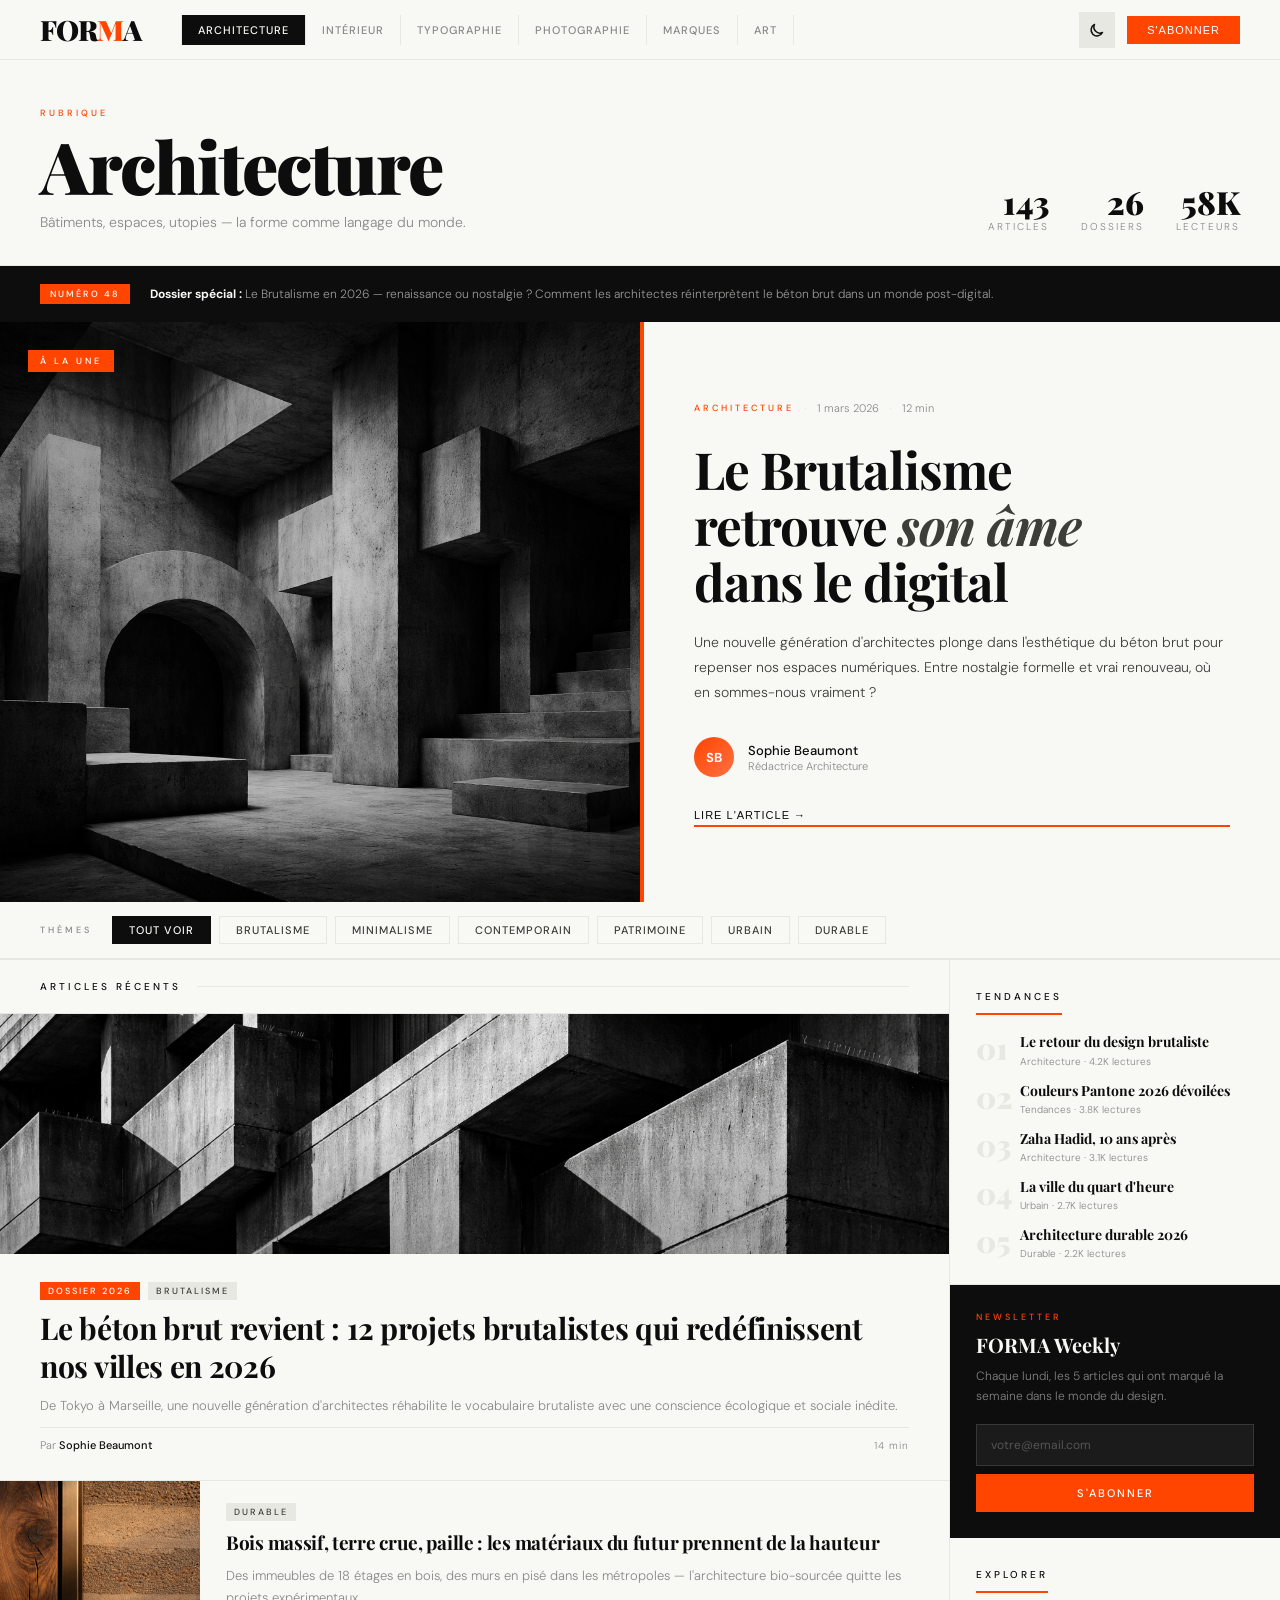
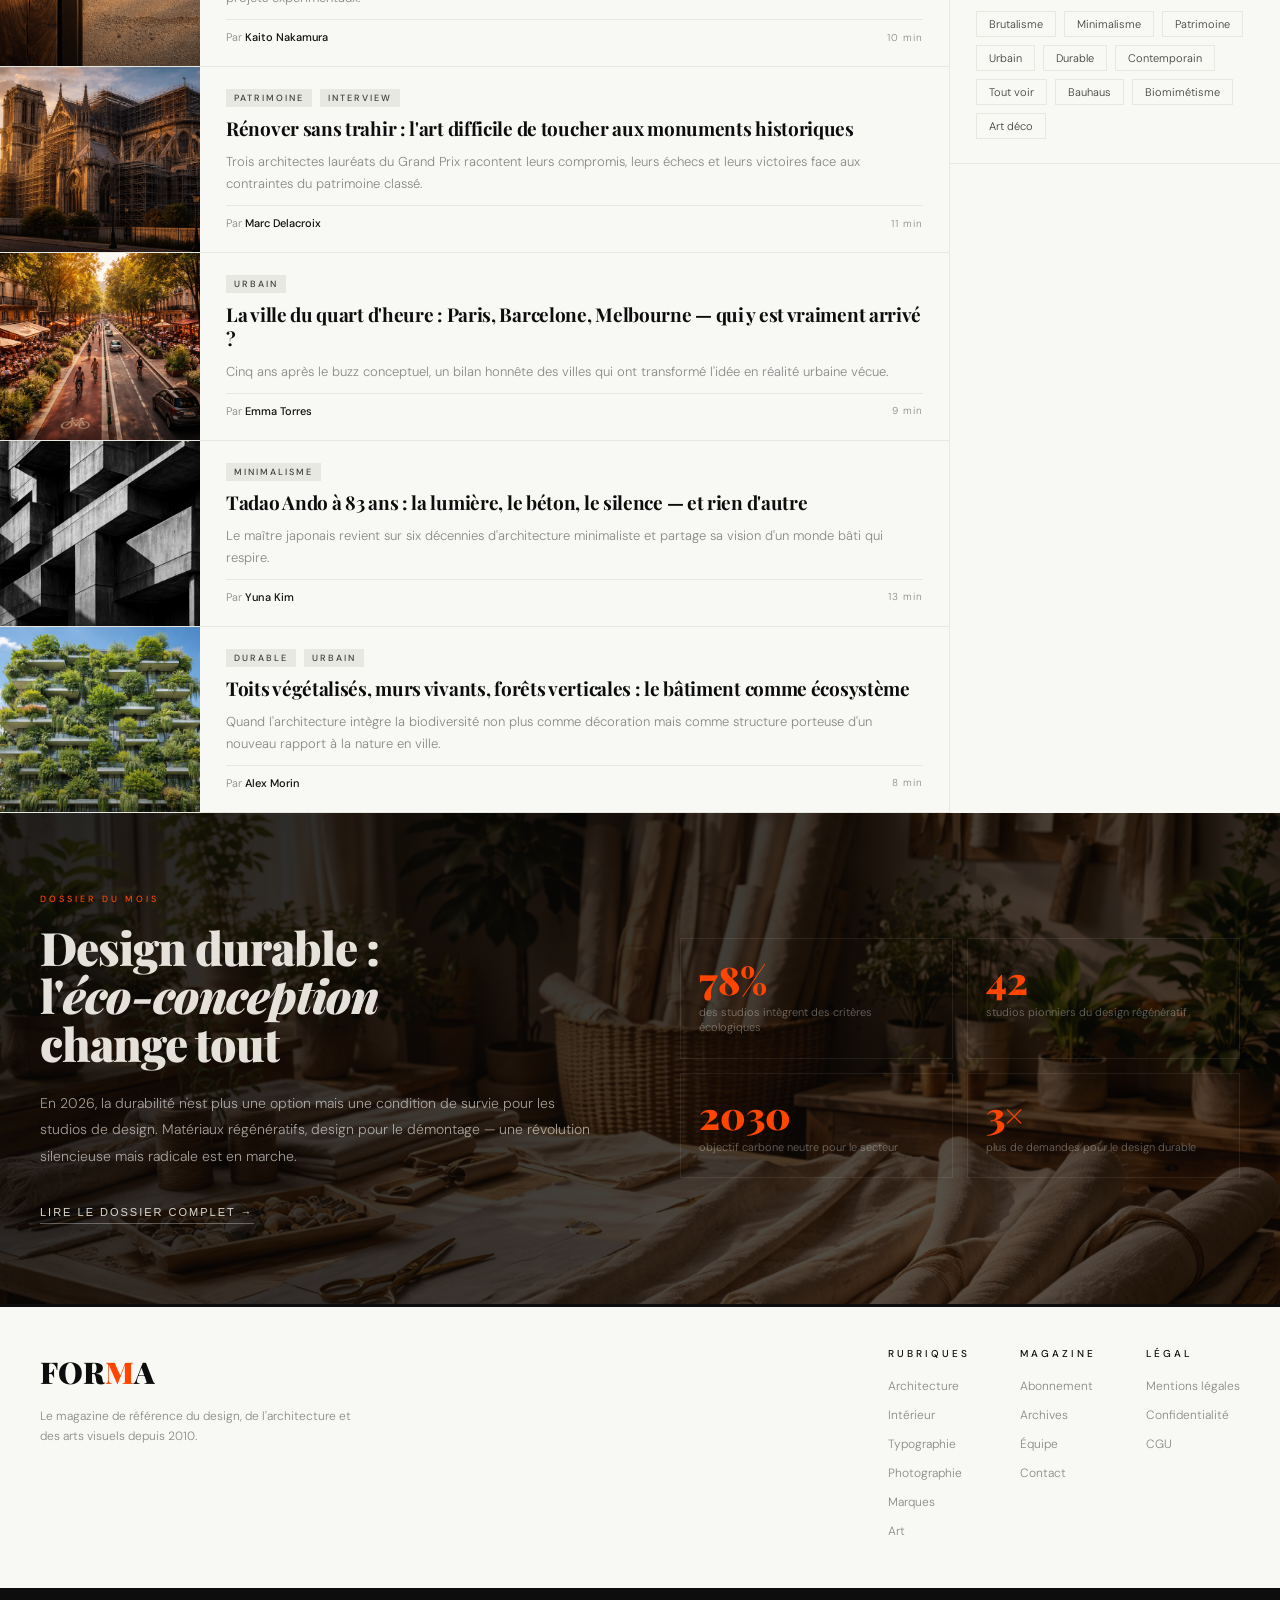
==== Architecture/index.html @ 0e7b8d73 "Premier commit" ====
<!DOCTYPE html>
<html lang="fr" data-theme="light">
<head>
  <meta charset="UTF-8">
  <meta name="viewport" content="width=device-width, initial-scale=1.0">
  <title>Architecture</title>
  <link rel="stylesheet" href="style.css">
  <link rel="stylesheet" href="../shared.css">
</head>
<body>

  <div class="rpbar" id="progress"></div>

  <nav>
    <div class="nav-logo">FOR<span>M</span>A</div>
    <div class="nav-cats">
      <a href="index.html" class="active">Architecture</a>
      <a href="../Interieur/index.html">Intérieur</a>
      <a href="../Typographie/index.html">Typographie</a>
      <a href="../Photographie/index.html">Photographie</a>
      <a href="../Marques/index.html">Marques</a>
      <a href="../Art/index.html">Art</a>
    </div>
    <div class="nav-right">
      <button class="btn-theme" id="themeToggle" title="Changer de thème">
        <span class="btn-theme-icon">
          <svg class="icon-sun" width="16" height="16" viewBox="0 0 16 16" fill="none"><circle cx="8" cy="8" r="3" stroke="currentColor" stroke-width="1.5"/><line x1="8" y1="1" x2="8" y2="3" stroke="currentColor" stroke-width="1.5" stroke-linecap="round"/><line x1="8" y1="13" x2="8" y2="15" stroke="currentColor" stroke-width="1.5" stroke-linecap="round"/><line x1="1" y1="8" x2="3" y2="8" stroke="currentColor" stroke-width="1.5" stroke-linecap="round"/><line x1="13" y1="8" x2="15" y2="8" stroke="currentColor" stroke-width="1.5" stroke-linecap="round"/><line x1="2.93" y1="2.93" x2="4.34" y2="4.34" stroke="currentColor" stroke-width="1.5" stroke-linecap="round"/><line x1="11.66" y1="11.66" x2="13.07" y2="13.07" stroke="currentColor" stroke-width="1.5" stroke-linecap="round"/><line x1="2.93" y1="13.07" x2="4.34" y2="11.66" stroke="currentColor" stroke-width="1.5" stroke-linecap="round"/><line x1="11.66" y1="4.34" x2="13.07" y2="2.93" stroke="currentColor" stroke-width="1.5" stroke-linecap="round"/></svg>
          <svg class="icon-moon" width="16" height="16" viewBox="0 0 16 16" fill="none"><path d="M13.5 10.5A6 6 0 0 1 5.5 2.5a6 6 0 1 0 8 8z" stroke="currentColor" stroke-width="1.5" stroke-linejoin="round"/></svg>
        </span>
      </button>
      <button class="btn-sub" id="btnAbonner">S'abonner</button>
    </div>
  </nav>

  <div class="section-header">
    <div class="sh-left">
      <span class="sh-badge">Rubrique</span>
      <h1 class="sh-title">Architecture</h1>
      <p class="sh-sub">Bâtiments, espaces, utopies — la forme comme langage du monde.</p>
    </div>
    <div class="sh-right">
      <div class="sh-stat"><span class="sh-n">143</span><span class="sh-l">articles</span></div>
      <div class="sh-stat"><span class="sh-n">26</span><span class="sh-l">dossiers</span></div>
      <div class="sh-stat"><span class="sh-n">58K</span><span class="sh-l">lecteurs</span></div>
    </div>
  </div>

  <div class="hero-issue">
    <span class="issue-badge">Numéro 48</span>
    <p class="issue-text">
      <strong>Dossier spécial :</strong> Le Brutalisme en 2026 — renaissance ou nostalgie ?
      Comment les architectes réinterprètent le béton brut dans un monde post-digital.
    </p>
  </div>

  <section class="featured">
    <div class="feat-visual feat-visual--img" style="background-image: url('../Image/img-une-brutalisme.png');">
      <div class="feat-visual-overlay"></div>
      <div class="feat-label">À la Une</div>
      <div class="feat-num">01</div>
    </div>
    <div class="feat-content">
      <div class="feat-meta">
        <span class="cat-tag">Architecture</span>
        <span class="msep">·</span>
        <span class="mdate">1 mars 2026</span>
        <span class="msep">·</span>
        <span class="mdate">12 min</span>
      </div>
      <h1 class="feat-title">Le Brutalisme<br>retrouve <em>son âme</em><br>dans le digital</h1>
      <p class="feat-excerpt">Une nouvelle génération d'architectes plonge dans l'esthétique du béton brut pour repenser nos espaces numériques. Entre nostalgie formelle et vrai renouveau, où en sommes-nous vraiment ?</p>
      <div class="feat-author">
        <div class="avatar">SB</div>
        <div>
          <p class="a-name">Sophie Beaumont</p>
          <p class="a-role">Rédactrice Architecture</p>
        </div>
      </div>
      <button class="read-link" data-title="Le Brutalisme retrouve son âme dans le digital" data-rt="12">Lire l'article →</button>
    </div>
  </section>

  <div class="filter-bar">
    <span class="fb-label">Thèmes</span>
    <div class="fb-tags">
      <button class="fb-btn active" data-filter="all">Tout voir</button>
      <button class="fb-btn" data-filter="Brutalisme">Brutalisme</button>
      <button class="fb-btn" data-filter="Minimalisme">Minimalisme</button>
      <button class="fb-btn" data-filter="Contemporain">Contemporain</button>
      <button class="fb-btn" data-filter="Patrimoine">Patrimoine</button>
      <button class="fb-btn" data-filter="Urbain">Urbain</button>
      <button class="fb-btn" data-filter="Durable">Durable</button>
    </div>
  </div>

  <div class="content-grid">
    <div class="main-feed">
      <div class="feed-label">
        <h3>Articles récents</h3>
        <div class="fl-line"></div>
      </div>

      <div class="art-card lg" data-tags="Brutalisme Contemporain">
        <div class="c-visual">
          <div class="c-img c-img--photo" style="height:240px; background-image: url('../Image/img-brutalisme.png');">
          </div>
        </div>
        <div class="c-body">
          <div class="c-tags"><span class="ctag hl">Dossier 2026</span><span class="ctag">Brutalisme</span></div>
          <h2 class="c-title">Le béton brut revient : 12 projets brutalistes qui redéfinissent nos villes en 2026</h2>
          <p class="c-exc">De Tokyo à Marseille, une nouvelle génération d'architectes réhabilite le vocabulaire brutaliste avec une conscience écologique et sociale inédite.</p>
          <div class="c-foot">
            <div class="c-auth">Par <strong>Sophie Beaumont</strong></div>
            <span class="c-rt">14 min</span>
          </div>
        </div>
      </div>

      <div class="art-card" data-tags="Durable Contemporain">
        <div class="c-visual">
          <div class="c-img c-img--photo" style="background-image: url('../Image/img-materiaux.png');">
          </div>
        </div>
        <div class="c-body">
          <div class="c-tags"><span class="ctag">Durable</span></div>
          <h2 class="c-title">Bois massif, terre crue, paille : les matériaux du futur prennent de la hauteur</h2>
          <p class="c-exc">Des immeubles de 18 étages en bois, des murs en pisé dans les métropoles — l'architecture bio-sourcée quitte les projets expérimentaux.</p>
          <div class="c-foot">
            <div class="c-auth">Par <strong>Kaito Nakamura</strong></div>
            <span class="c-rt">10 min</span>
          </div>
        </div>
      </div>

      <div class="art-card" data-tags="Patrimoine">
        <div class="c-visual">
          <div class="c-img c-img--photo" style="background-image: url('../Image/img-patrimoine.png');">
          </div>
        </div>
        <div class="c-body">
          <div class="c-tags"><span class="ctag">Patrimoine</span><span class="ctag">Interview</span></div>
          <h2 class="c-title">Rénover sans trahir : l'art difficile de toucher aux monuments historiques</h2>
          <p class="c-exc">Trois architectes lauréats du Grand Prix racontent leurs compromis, leurs échecs et leurs victoires face aux contraintes du patrimoine classé.</p>
          <div class="c-foot">
            <div class="c-auth">Par <strong>Marc Delacroix</strong></div>
            <span class="c-rt">11 min</span>
          </div>
        </div>
      </div>

      <div class="art-card" data-tags="Urbain Contemporain">
        <div class="c-visual">
          <div class="c-img c-img--photo" style="background-image: url('../Image/img-ville-quart-heure.png');">
          </div>
        </div>
        <div class="c-body">
          <div class="c-tags"><span class="ctag">Urbain</span></div>
          <h2 class="c-title">La ville du quart d'heure : Paris, Barcelone, Melbourne — qui y est vraiment arrivé ?</h2>
          <p class="c-exc">Cinq ans après le buzz conceptuel, un bilan honnête des villes qui ont transformé l'idée en réalité urbaine vécue.</p>
          <div class="c-foot">
            <div class="c-auth">Par <strong>Emma Torres</strong></div>
            <span class="c-rt">9 min</span>
          </div>
        </div>
      </div>

      <div class="art-card" data-tags="Minimalisme Contemporain">
        <div class="c-visual">
          <div class="c-img c-img--photo" style="background-image: url('../Image/img-brutalisme.png'); background-position: center 40%;">
          </div>
        </div>
        <div class="c-body">
          <div class="c-tags"><span class="ctag">Minimalisme</span></div>
          <h2 class="c-title">Tadao Ando à 83 ans : la lumière, le béton, le silence — et rien d'autre</h2>
          <p class="c-exc">Le maître japonais revient sur six décennies d'architecture minimaliste et partage sa vision d'un monde bâti qui respire.</p>
          <div class="c-foot">
            <div class="c-auth">Par <strong>Yuna Kim</strong></div>
            <span class="c-rt">13 min</span>
          </div>
        </div>
      </div>

      <div class="art-card" data-tags="Durable Urbain">
        <div class="c-visual">
          <div class="c-img c-img--photo" style="background-image: url('../Image/img-forets-verticales.png');">
          </div>
        </div>
        <div class="c-body">
          <div class="c-tags"><span class="ctag">Durable</span><span class="ctag">Urbain</span></div>
          <h2 class="c-title">Toits végétalisés, murs vivants, forêts verticales : le bâtiment comme écosystème</h2>
          <p class="c-exc">Quand l'architecture intègre la biodiversité non plus comme décoration mais comme structure porteuse d'un nouveau rapport à la nature en ville.</p>
          <div class="c-foot">
            <div class="c-auth">Par <strong>Alex Morin</strong></div>
            <span class="c-rt">8 min</span>
          </div>
        </div>
      </div>

      <div class="no-results" id="noResults" style="display:none;">
        <p>Aucun article pour ce thème pour l'instant.</p>
      </div>

    </div>

    <aside class="sidebar">
      <div class="sb-sec">
        <p class="sb-title">Tendances</p>
        <div class="trend-list">
          <div class="trend-item" data-title="Le retour du design brutaliste" data-rt="7">
            <div class="t-num">01</div>
            <div><p class="t-title">Le retour du design brutaliste</p><p class="t-meta">Architecture · 4.2K lectures</p></div>
          </div>
          <div class="trend-item" data-title="Couleurs Pantone 2026 dévoilées" data-rt="5">
            <div class="t-num">02</div>
            <div><p class="t-title">Couleurs Pantone 2026 dévoilées</p><p class="t-meta">Tendances · 3.8K lectures</p></div>
          </div>
          <div class="trend-item" data-title="Zaha Hadid, 10 ans après" data-rt="9">
            <div class="t-num">03</div>
            <div><p class="t-title">Zaha Hadid, 10 ans après</p><p class="t-meta">Architecture · 3.1K lectures</p></div>
          </div>
          <div class="trend-item" data-title="La ville du quart d'heure" data-rt="9">
            <div class="t-num">04</div>
            <div><p class="t-title">La ville du quart d'heure</p><p class="t-meta">Urbain · 2.7K lectures</p></div>
          </div>
          <div class="trend-item" data-title="Architecture durable 2026" data-rt="8">
            <div class="t-num">05</div>
            <div><p class="t-title">Architecture durable 2026</p><p class="t-meta">Durable · 2.2K lectures</p></div>
          </div>
        </div>
      </div>

      <div class="nl-side">
        <p class="nl-tag">Newsletter</p>
        <h3 class="nl-title">FORMA Weekly</h3>
        <p class="nl-sub">Chaque lundi, les 5 articles qui ont marqué la semaine dans le monde du design.</p>
        <div class="nl-form" id="nlForm">
          <input class="nl-inp" type="email" id="nlEmail" placeholder="votre@email.com">
          <button class="nl-btn" id="nlSubmit">S'abonner</button>
        </div>
        <p class="nl-confirm" id="nlConfirm" style="display:none;">✓ Vous êtes inscrit·e !</p>
      </div>

      <div class="sb-sec">
        <p class="sb-title">Explorer</p>
        <div class="tags-cloud">
          <span class="tag-pill" data-filter="Brutalisme">Brutalisme</span>
          <span class="tag-pill" data-filter="Minimalisme">Minimalisme</span>
          <span class="tag-pill" data-filter="Patrimoine">Patrimoine</span>
          <span class="tag-pill" data-filter="Urbain">Urbain</span>
          <span class="tag-pill" data-filter="Durable">Durable</span>
          <span class="tag-pill" data-filter="Contemporain">Contemporain</span>
          <span class="tag-pill" data-filter="all">Tout voir</span>
          <span class="tag-pill no-filter">Bauhaus</span>
          <span class="tag-pill no-filter">Biomimétisme</span>
          <span class="tag-pill no-filter">Art déco</span>
        </div>
      </div>
    </aside>
  </div>

  <section class="full-feat" style="background-image: url('../Image/img-dossier-durable.png');">
    <div class="full-feat-overlay"></div>
    <div class="full-feat-content">
      <p class="ff-tag">Dossier du mois</p>
      <h2 class="ff-title">Design durable :<br>l'<em>éco-conception</em><br>change tout</h2>
      <p class="ff-text">En 2026, la durabilité n'est plus une option mais une condition de survie pour les studios de design. Matériaux régénératifs, design pour le démontage — une révolution silencieuse mais radicale est en marche.</p>
      <button class="ff-link" data-title="Design durable : l'éco-conception change tout" data-rt="16">Lire le dossier complet →</button>
    </div>
    <div class="ff-right">
      <div class="ff-stat"><div class="ff-num">78%</div><div class="ff-label">des studios intègrent des critères écologiques</div></div>
      <div class="ff-stat"><div class="ff-num">42</div><div class="ff-label">studios pionniers du design régénératif</div></div>
      <div class="ff-stat"><div class="ff-num">2030</div><div class="ff-label">objectif carbone neutre pour le secteur</div></div>
      <div class="ff-stat"><div class="ff-num">3×</div><div class="ff-label">plus de demandes pour le design durable</div></div>
    </div>
  </section>

  <footer>
    <div class="fl">
      <p class="logo">FOR<span>M</span>A</p>
      <p>Le magazine de référence du design, de l'architecture et des arts visuels depuis 2010.</p>
    </div>
    <div class="fcols">
      <div class="fcol">
        <h4>Rubriques</h4>
        <ul>
          <li><a href="index.html">Architecture</a></li>
          <li><a href="../Interieur/index.html">Intérieur</a></li>
          <li><a href="../Typographie/index.html">Typographie</a></li>
          <li><a href="../Photographie/index.html">Photographie</a></li>
          <li><a href="../Marques/index.html">Marques</a></li>
          <li><a href="../Art/index.html">Art</a></li>
        </ul>
      </div>
      <div class="fcol">
        <h4>Magazine</h4>
        <ul>
          <li><a href="#" class="footer-link" data-modal="abonnement">Abonnement</a></li>
          <li><a href="#" class="footer-link" data-modal="archives">Archives</a></li>
          <li><a href="#" class="footer-link" data-modal="equipe">Équipe</a></li>
          <li><a href="#" class="footer-link" data-modal="contact">Contact</a></li>
        </ul>
      </div>
      <div class="fcol">
        <h4>Légal</h4>
        <ul>
          <li><a href="#" class="footer-link" data-modal="mentions">Mentions légales</a></li>
          <li><a href="#" class="footer-link" data-modal="confidentialite">Confidentialité</a></li>
          <li><a href="#" class="footer-link" data-modal="cgu">CGU</a></li>
        </ul>
      </div>
    </div>
  </footer>
  <div class="fbar">
    <p>© 2026 FORMA Magazine — Tous droits réservés</p>
    <p><a href="../index.html" style="color:inherit;text-decoration:none;">← Accueil</a></p>
  </div>

  <!-- ═══ MODAL ARTICLE ═══ -->
  <div class="modal-overlay" id="articleOverlay">
    <div class="modal-box" id="articleBox">
      <button class="modal-close" data-close="article">✕</button>
      <div class="modal-inner">
        <p class="modal-eyebrow">Architecture — FORMA Magazine</p>
        <h2 class="modal-title" id="articleTitle">Titre</h2>
        <div class="modal-meta">
          <span>Mars 2026</span>
          <span class="modal-sep">·</span>
          <span id="articleRt">12 min de lecture</span>
        </div>
        <div class="modal-body">
          <p>Vous lisez un aperçu de cet article. Le contenu intégral — avec reportages photographiques, références et analyses détaillées — est réservé aux abonnés FORMA.</p>
          <p>FORMA est un magazine indépendant fondé en 2010, lu par 58 000 passionnés d'architecture chaque mois.</p>
        </div>
        <button class="modal-cta" id="articleSubBtn">Lire l'article complet — S'abonner →</button>
      </div>
    </div>
  </div>

  <!-- ═══ MODAL ABONNEMENT ═══ -->
  <div class="modal-overlay" id="subOverlay">
    <div class="modal-box modal-wide" id="subBox">
      <button class="modal-close" data-close="sub">✕</button>
      <div class="modal-inner">
        <p class="modal-eyebrow">Rejoindre FORMA</p>
        <h2 class="modal-title">Choisissez votre formule</h2>
        <p class="modal-desc">Accès illimité aux articles, archives depuis 2010, newsletter hebdomadaire.</p>
        <div class="sub-plans">
          <div class="sub-plan" id="planMensuel">
            <p class="plan-name">Mensuel</p>
            <p class="plan-price">9 <span>€/mois</span></p>
            <ul>
              <li>✓ Tous les articles</li>
              <li>✓ Newsletter</li>
              <li>✓ Application mobile</li>
            </ul>
          </div>
          <div class="sub-plan sub-plan--featured" id="planAnnuel">
            <p class="plan-name">Annuel <span class="plan-promo">−30%</span></p>
            <p class="plan-price">75 <span>€/an</span></p>
            <ul>
              <li>✓ Tous les articles</li>
              <li>✓ Newsletter</li>
              <li>✓ Application mobile</li>
              <li>✓ Archives complètes 2010–2026</li>
              <li>✓ Magazine papier (12 numéros)</li>
            </ul>
          </div>
        </div>
        <div id="subFormWrap">
          <input class="modal-input" type="email" id="subEmail" placeholder="votre@email.com">
          <button class="modal-cta" id="subSubmit">Commencer mon abonnement →</button>
          <p class="sub-legal">Sans engagement · Résiliation en 1 clic · Paiement sécurisé</p>
        </div>
        <p class="sub-ok" id="subOk" style="display:none;">✓ Merci ! Un email de confirmation arrive dans votre boîte.</p>
      </div>
    </div>
  </div>

  <!-- ═══ MODAL INFO (archives, équipe, contact, légal) ═══ -->
  <div class="modal-overlay" id="infoOverlay">
    <div class="modal-box" id="infoBox">
      <button class="modal-close" data-close="info">✕</button>
      <div class="modal-inner">
        <p class="modal-eyebrow" id="infoEyebrow">FORMA</p>
        <h2 class="modal-title" id="infoTitle"></h2>
        <div class="modal-body" id="infoBody"></div>
      </div>
    </div>
  </div>

  <script src="../shared.js"></script>
  <script src="script.js"></script>

</body>
</html>
---- Architecture/style.css ----
/* ============================================================
   FORMA Magazine — Architecture / style.css
   Toutes les couleurs utilisent les variables CSS du thème
   (définies ici + surchargées par shared.css pour le dark mode)
   ============================================================ */

@import url('https://fonts.googleapis.com/css2?family=Playfair+Display:ital,wght@0,400;0,700;0,900;1,400;1,700&family=DM+Sans:wght@300;400;500&display=swap');

/* ── Reset ── */
*, *::before, *::after { margin: 0; padding: 0; box-sizing: border-box; }

/* ── Variables thème CLAIR (base, surchargées par shared.css en dark) ── */
:root,
[data-theme="light"] {
  --bg:       #F8F8F5;
  --black:    #0D0D0D;
  --white:    #F8F8F5;
  --accent:   #FF4500;
  --gray:     #888;
  --light:    #E8E8E3;
  --mid:      #3D3D3A;
  --nav-bg:   #F8F8F5;
  --nav-border: #E8E8E3;
}
[data-theme="dark"] {
  --bg:       #0D0D0D;
  --black:    #F0EDE6;
  --white:    #0D0D0D;
  --accent:   #FF4500;
  --gray:     #666;
  --light:    #2A2A2A;
  --mid:      #999;
  --nav-bg:   #0D0D0D;
  --nav-border: #1E1E1E;
}

html { scroll-behavior: smooth; }

body {
  background: var(--bg);
  color: var(--black);
  font-family: 'DM Sans', sans-serif;
  font-weight: 300;
  overflow-x: hidden;
  transition: background 0.3s ease, color 0.3s ease;
}

/* ══════════════════════════════
   BARRE DE PROGRESSION
══════════════════════════════ */
.rpbar {
  position: fixed; top: 60px; left: 0;
  height: 2px; background: var(--accent);
  z-index: 200; transition: width 0.1s; width: 0;
}

/* ══════════════════════════════
   NAVIGATION
══════════════════════════════ */
nav {
  position: sticky; top: 0; z-index: 100;
  background: var(--nav-bg);
  border-bottom: 1px solid var(--nav-border);
  padding: 0 40px;
  display: grid; grid-template-columns: auto 1fr auto;
  align-items: center; gap: 40px; height: 60px;
  transition: background 0.3s, border-color 0.3s;
}
.nav-logo {
  font-family: 'Playfair Display', serif;
  font-size: 28px; font-weight: 900; letter-spacing: -1px;
  color: var(--black);
  transition: color 0.3s;
}
.nav-logo span { color: var(--accent); }

.nav-cats {
  display: flex;
  border-left: 1px solid var(--nav-border);
}
.nav-cats a {
  padding: 8px 16px;
  font-size: 11px; font-weight: 500;
  letter-spacing: 1px; text-transform: uppercase;
  text-decoration: none; color: var(--gray);
  border-right: 1px solid var(--nav-border);
  transition: color 0.2s, border-color 0.3s;
}
.nav-cats a:hover { color: var(--black); }
.nav-cats a.active { background: var(--black); color: var(--bg); }

.nav-right { display: flex; align-items: center; gap: 12px; }

.btn-sub {
  padding: 8px 20px; background: var(--accent); color: white;
  font-size: 11px; font-weight: 500;
  letter-spacing: 1px; text-transform: uppercase;
  border: none; cursor: pointer; transition: background 0.2s;
}
.btn-sub:hover { background: #e03d00; }

/* ══════════════════════════════
   BANDEAU NUMÉRO
══════════════════════════════ */
.hero-issue {
  background: var(--black); color: var(--bg);
  padding: 18px 40px;
  display: flex; align-items: center; gap: 20px;
  transition: background 0.3s, color 0.3s;
}
.issue-badge {
  background: var(--accent); padding: 4px 10px;
  font-size: 9px; font-weight: 500;
  letter-spacing: 2px; text-transform: uppercase;
  color: white; flex-shrink: 0;
}
.issue-text { font-size: 12px; color: rgba(248,248,245,0.6); }
[data-theme="dark"] .issue-text { color: rgba(13,13,13,0.6); }
.issue-text strong { color: var(--bg); }

/* ══════════════════════════════
   ARTICLE À LA UNE
══════════════════════════════ */
.featured {
  display: grid; grid-template-columns: 1fr 1fr;
  min-height: 580px;
}
.feat-visual {
  background: linear-gradient(135deg, #1a1a1a, #2d2d2d, #3a3520);
  position: relative; overflow: hidden;
}
.feat-art {
  position: absolute; inset: 0;
  display: flex; align-items: center; justify-content: center;
}

/* Animation géométrique */
.geo { position: relative; width: 280px; height: 280px; }
.geo-c {
  position: absolute;
  border-radius: 50%;
  border: 1px solid rgba(255,69,0,0.4);
}
.geo-c:nth-child(1) {
  width: 280px; height: 280px; top: 0; left: 0;
  animation: spin 20s linear infinite;
}
.geo-c:nth-child(2) {
  width: 180px; height: 180px; top: 50px; left: 50px;
  animation: spin 15s linear infinite reverse;
  border-color: rgba(255,255,255,0.18);
}
.geo-c:nth-child(3) {
  width: 80px; height: 80px; top: 100px; left: 100px;
  animation: spin 10s linear infinite;
  border-color: rgba(255,69,0,0.75);
}
.geo-sq {
  position: absolute;
  width: 160px; height: 160px; top: 60px; left: 60px;
  border: 1px solid rgba(255,255,255,0.09);
  animation: spin 25s linear infinite reverse;
}
.geo-dot {
  position: absolute;
  width: 8px; height: 8px;
  background: var(--accent); border-radius: 50%;
  top: 136px; left: 136px;
  box-shadow: 0 0 10px rgba(255,69,0,0.5);
}

.feat-label {
  position: absolute; top: 28px; left: 28px;
  background: var(--accent); padding: 5px 12px;
  font-size: 9px; font-weight: 500;
  letter-spacing: 3px; text-transform: uppercase; color: white;
}
.feat-num {
  position: absolute; bottom: 20px; right: 20px;
  font-family: 'Playfair Display', serif;
  font-size: 110px; font-weight: 900;
  color: rgba(255,255,255,0.03); line-height: 1;
}
.feat-content {
  padding: 60px 50px;
  display: flex; flex-direction: column; justify-content: center;
  background: var(--bg);
  border-left: 4px solid var(--accent);
  transition: background 0.3s;
}
.feat-meta { display: flex; align-items: center; gap: 10px; margin-bottom: 22px; }
.cat-tag { font-size: 9px; font-weight: 500; letter-spacing: 3px; text-transform: uppercase; color: var(--accent); }
.msep { color: var(--light); }
.mdate { font-size: 11px; color: var(--gray); }
.feat-title {
  font-family: 'Playfair Display', serif;
  font-size: clamp(28px, 4vw, 52px);
  font-weight: 700; line-height: 1.1;
  letter-spacing: -1px; margin-bottom: 20px;
  color: var(--black); transition: color 0.3s;
}
.feat-title em { font-style: italic; color: var(--mid); }
.feat-excerpt { font-size: 14px; line-height: 1.8; color: var(--mid); margin-bottom: 32px; }
.feat-author { display: flex; align-items: center; gap: 14px; margin-bottom: 32px; }
.avatar {
  width: 40px; height: 40px; border-radius: 50%;
  background: linear-gradient(135deg, var(--accent), #ff7043);
  display: flex; align-items: center; justify-content: center;
  font-size: 13px; font-weight: 700; color: white; flex-shrink: 0;
}
.a-name { font-size: 13px; font-weight: 500; color: var(--black); transition: color 0.3s; }
.a-role { font-size: 11px; color: var(--gray); }
.read-link {
  display: inline-flex; align-items: center; gap: 8px;
  text-decoration: none; color: var(--black);
  font-size: 11px; font-weight: 500;
  letter-spacing: 1px; text-transform: uppercase;
  border-bottom: 2px solid var(--accent); padding-bottom: 4px;
  transition: gap 0.3s, color 0.3s;
}
.read-link:hover { gap: 16px; }

/* ══════════════════════════════
   GRILLE PRINCIPALE + SIDEBAR
══════════════════════════════ */
.content-grid {
  display: grid; grid-template-columns: 1fr 330px;
  border-top: 1px solid var(--light);
}
.main-feed { border-right: 1px solid var(--light); }
.feed-label {
  display: flex; align-items: center; gap: 16px;
  padding: 20px 40px; border-bottom: 1px solid var(--light);
}
.feed-label h3 {
  font-size: 10px; font-weight: 500;
  letter-spacing: 3px; text-transform: uppercase;
  color: var(--black); transition: color 0.3s;
}
.fl-line { flex: 1; height: 1px; background: var(--light); }

/* ── Cartes ── */
.art-card {
  display: grid; grid-template-columns: 200px 1fr;
  border-bottom: 1px solid var(--light);
  cursor: pointer; transition: background 0.2s;
}
.art-card:hover { background: rgba(0,0,0,0.02); }
[data-theme="dark"] .art-card:hover { background: rgba(255,255,255,0.03); }
.art-card.lg { grid-template-columns: 1fr; grid-template-rows: auto 1fr; }
.c-visual { overflow: hidden; position: relative; }
.c-img { width: 100%; height: 100%; min-height: 140px; transition: transform 0.5s; }
.art-card:hover .c-img:not(.c-img--photo) { transform: scale(1.05); }

/* Fonds visuels architecture — palette vive, couleurs franches */
.i1 { background: linear-gradient(135deg, #8E44AD, #C0392B, #E67E22); }
.i2 { background: linear-gradient(135deg, #2C2C2C, #E74C3C, #F4F4F4); }
.i3 { background: linear-gradient(135deg, #1ABC9C, #16A085, #0E6655); }
.i4 { background: linear-gradient(135deg, #27AE60, #F39C12, #E74C3C); }
.i5 { background: linear-gradient(135deg, #F39C12, #E67E22, #D35400); }

.c-overlay { position: absolute; inset: 0; display: flex; align-items: center; justify-content: center; }
.c-body { padding: 22px 26px; display: flex; flex-direction: column; gap: 10px; }
.art-card.lg .c-body { padding: 28px 40px; }
.c-tags { display: flex; gap: 8px; flex-wrap: wrap; }
.ctag {
  font-size: 9px; font-weight: 500; letter-spacing: 2px; text-transform: uppercase;
  padding: 3px 8px; background: var(--light); color: var(--mid);
  transition: background 0.3s, color 0.3s;
}
.ctag.hl { background: var(--accent); color: white; }
.c-title {
  font-family: 'Playfair Display', serif;
  font-size: 19px; font-weight: 700;
  line-height: 1.25; letter-spacing: -0.3px;
  color: var(--black); transition: color 0.3s;
}
.art-card.lg .c-title { font-size: 30px; }
.c-exc {
  font-size: 13px; line-height: 1.7; color: var(--gray);
  display: -webkit-box; -webkit-line-clamp: 2; -webkit-box-orient: vertical; overflow: hidden;
}
.c-foot {
  display: flex; align-items: center; justify-content: space-between;
  margin-top: auto; padding-top: 10px; border-top: 1px solid var(--light);
}
.c-auth { font-size: 11px; color: var(--gray); }
.c-auth strong { color: var(--black); font-weight: 500; transition: color 0.3s; }
.c-rt { font-size: 10px; color: var(--gray); letter-spacing: 1px; }

/* ── Sidebar ── */
.sidebar { background: var(--bg); transition: background 0.3s; }
.sb-sec { padding: 24px 26px; border-bottom: 1px solid var(--light); }
.sb-title {
  font-size: 10px; font-weight: 500; letter-spacing: 3px; text-transform: uppercase;
  margin-bottom: 18px; padding-bottom: 10px;
  border-bottom: 2px solid var(--accent); display: inline-block;
  color: var(--black); transition: color 0.3s;
}
.trend-list { display: flex; flex-direction: column; gap: 14px; }
.trend-item {
  display: flex; gap: 14px; align-items: flex-start;
  cursor: pointer; padding: 10px; margin: -10px;
  transition: background 0.2s; border-radius: 2px;
}
.trend-item:hover { background: var(--light); }
.t-num {
  font-family: 'Playfair Display', serif; font-size: 30px; font-weight: 900;
  color: var(--light); line-height: 1; flex-shrink: 0; width: 30px;
  transition: color 0.3s;
}
.t-title { font-family: 'Playfair Display', serif; font-size: 14px; font-weight: 700; line-height: 1.3; margin-bottom: 3px; color: var(--black); transition: color 0.3s; }
.t-meta { font-size: 10px; color: var(--gray); }

.nl-side { background: var(--black); color: var(--bg); padding: 26px; transition: background 0.3s, color 0.3s; }
.nl-tag { font-size: 9px; font-weight: 500; letter-spacing: 3px; text-transform: uppercase; color: var(--accent); margin-bottom: 10px; }
.nl-title { font-family: 'Playfair Display', serif; font-size: 20px; font-weight: 700; line-height: 1.2; margin-bottom: 10px; }
.nl-sub { font-size: 12px; color: rgba(248,248,245,0.5); line-height: 1.6; margin-bottom: 18px; }
[data-theme="dark"] .nl-sub { color: rgba(13,13,13,0.5); }
.nl-form { display: flex; flex-direction: column; gap: 8px; }
.nl-inp {
  padding: 12px 14px; background: rgba(255,255,255,0.06);
  border: 1px solid rgba(255,255,255,0.12);
  color: var(--bg); font-family: 'DM Sans', sans-serif; font-size: 12px; outline: none;
}
[data-theme="dark"] .nl-inp { background: rgba(0,0,0,0.3); border-color: rgba(0,0,0,0.2); color: var(--black); }
.nl-inp::placeholder { color: rgba(255,255,255,0.25); }
[data-theme="dark"] .nl-inp::placeholder { color: rgba(0,0,0,0.3); }
.nl-btn {
  padding: 12px; background: var(--accent); border: none; color: white;
  font-family: 'DM Sans', sans-serif; font-size: 11px; font-weight: 500;
  letter-spacing: 2px; text-transform: uppercase; cursor: pointer; transition: background 0.2s;
}
.nl-btn:hover { background: #e03d00; }
.tags-cloud { display: flex; flex-wrap: wrap; gap: 8px; }
.tag-pill {
  padding: 5px 12px; border: 1px solid var(--light);
  font-size: 11px; color: var(--mid); cursor: pointer; transition: all 0.2s;
}
.tag-pill:hover { border-color: var(--accent); color: var(--accent); }

/* ══════════════════════════════
   DOSSIER DU MOIS
══════════════════════════════ */
.full-feat {
  background: var(--black); color: var(--bg);
  padding: 80px 40px;
  display: grid; grid-template-columns: 1fr 1fr;
  gap: 80px; align-items: center;
  transition: background 0.3s, color 0.3s;
  position: relative;
  background-size: cover;
  background-position: center;
  background-repeat: no-repeat;
}
.ff-tag { font-size: 9px; font-weight: 500; letter-spacing: 3px; text-transform: uppercase; color: var(--accent); margin-bottom: 18px; }
.ff-title { font-family: 'Playfair Display', serif; font-size: 46px; font-weight: 900; line-height: 1.05; letter-spacing: -1px; margin-bottom: 22px; }
.ff-title em { font-style: italic; }
.ff-text { font-size: 14px; line-height: 1.9; color: rgba(248,248,245,0.6); margin-bottom: 30px; }
[data-theme="dark"] .ff-text { color: rgba(13,13,13,0.6); }
.ff-link {
  display: inline-flex; align-items: center; gap: 10px;
  color: rgba(240,237,230,0.9); text-decoration: none;
  font-size: 11px; font-weight: 500;
  letter-spacing: 2px; text-transform: uppercase;
  border-bottom: 1px solid rgba(255,255,255,0.3); padding-bottom: 5px; transition: all 0.3s;
  cursor: pointer;
}
[data-theme="dark"] .ff-link { border-color: rgba(255,255,255,0.3); color: rgba(240,237,230,0.9); }
.ff-link:hover { border-color: var(--accent); color: var(--accent); gap: 18px; }
.ff-right { display: grid; grid-template-columns: 1fr 1fr; gap: 14px; }
.ff-stat { padding: 22px 18px; border: 1px solid rgba(255,255,255,0.08); }
[data-theme="dark"] .ff-stat { border-color: rgba(0,0,0,0.15); }
.ff-num { font-family: 'Playfair Display', serif; font-size: 38px; font-weight: 900; color: var(--accent); line-height: 1; margin-bottom: 6px; }
.ff-label { font-size: 11px; color: rgba(248,248,245,0.4); line-height: 1.4; }
[data-theme="dark"] .ff-label { color: rgba(13,13,13,0.4); }

/* ══════════════════════════════
   FOOTER
══════════════════════════════ */
footer {
  background: var(--bg);
  border-top: 3px solid var(--black);
  padding: 40px;
  display: grid; grid-template-columns: 1fr auto; gap: 40px;
  transition: background 0.3s, border-color 0.3s;
}
.fl .logo { font-family: 'Playfair Display', serif; font-size: 30px; font-weight: 900; margin-bottom: 8px; color: var(--black); transition: color 0.3s; }
.fl .logo span { color: var(--accent); }
.fl p { font-size: 12px; color: var(--gray); line-height: 1.7; max-width: 320px; }
.fcols { display: flex; gap: 50px; }
.fcol h4 { font-size: 10px; font-weight: 500; letter-spacing: 3px; text-transform: uppercase; margin-bottom: 14px; color: var(--black); transition: color 0.3s; }
.fcol ul { list-style: none; }
.fcol li { margin-bottom: 8px; }
.fcol a { font-size: 12px; color: var(--gray); text-decoration: none; transition: color 0.2s; }
.fcol a:hover { color: var(--accent); }

.fbar {
  background: var(--black); padding: 14px 40px;
  display: flex; justify-content: space-between;
  transition: background 0.3s;
}
.fbar p { font-size: 11px; color: rgba(255,255,255,0.3); }
[data-theme="dark"] .fbar p { color: rgba(255,255,255,0.2); }

/* ══════════════════════════════
   ANIMATIONS
══════════════════════════════ */
@keyframes spin {
  from { transform: rotate(0deg); }
  to   { transform: rotate(360deg); }
}

/* ══════════════════════════════
   EN-TÊTE DE RUBRIQUE (ajout)
══════════════════════════════ */
.section-header {
  background: var(--bg);
  border-bottom: 1px solid var(--light);
  padding: 40px 40px 32px;
  display: flex; align-items: flex-end;
  justify-content: space-between; gap: 40px;
  transition: background 0.3s, border-color 0.3s;
}
.sh-badge {
  display: inline-block;
  font-size: 9px; font-weight: 500;
  letter-spacing: 3px; text-transform: uppercase;
  color: var(--accent); margin-bottom: 10px;
}
.sh-title {
  font-family: 'Playfair Display', serif;
  font-size: clamp(36px, 6vw, 72px);
  font-weight: 900; letter-spacing: -2px; line-height: 1;
  color: var(--black); transition: color 0.3s;
}
.sh-sub { margin-top: 10px; font-size: 14px; color: var(--gray); line-height: 1.6; }
.sh-right { display: flex; gap: 32px; flex-shrink: 0; }
.sh-stat { text-align: right; }
.sh-n {
  display: block;
  font-family: 'Playfair Display', serif;
  font-size: 32px; font-weight: 900; line-height: 1;
  color: var(--black); transition: color 0.3s;
}
.sh-l {
  display: block;
  font-size: 10px; letter-spacing: 2px; text-transform: uppercase;
  color: var(--gray); margin-top: 2px;
}

/* ══════════════════════════════
   FILTRE THÈMES (ajout)
══════════════════════════════ */
.filter-bar {
  padding: 14px 40px;
  display: flex; align-items: center; gap: 20px;
  border-bottom: 1px solid var(--light);
  background: var(--bg);
  overflow-x: auto; white-space: nowrap;
  transition: background 0.3s, border-color 0.3s;
}
.fb-label {
  font-size: 9px; font-weight: 500;
  letter-spacing: 3px; text-transform: uppercase;
  color: var(--gray); flex-shrink: 0;
}
.fb-tags { display: flex; gap: 8px; }
.fb-btn {
  padding: 6px 16px;
  font-family: 'DM Sans', sans-serif;
  font-size: 11px; font-weight: 500;
  letter-spacing: 1px; text-transform: uppercase;
  background: transparent; border: 1px solid var(--light);
  color: var(--mid); cursor: pointer; transition: all 0.2s;
}
.fb-btn:hover { border-color: var(--black); color: var(--black); }
.fb-btn.active { background: var(--black); color: var(--bg); border-color: var(--black); }


/* ══════════════════════════════
   RESPONSIVE — TABLETTE & MOBILE
══════════════════════════════ */

/* Tablette ≤ 1024px */
@media (max-width: 1024px) {
  nav {
    padding: 0 20px;
    gap: 16px;
  }
  .nav-cats a {
    padding: 8px 10px;
    font-size: 10px;
  }
  .featured {
    grid-template-columns: 1fr;
  }
  .feat-visual {
    min-height: 320px;
  }
  .feat-content {
    padding: 40px 32px;
    border-left: none;
    border-top: 4px solid var(--accent);
  }
  .content-grid {
    grid-template-columns: 1fr 280px;
  }
  .full-feat {
    grid-template-columns: 1fr;
    gap: 40px;
    padding: 60px 32px;
  }
  .ff-title { font-size: 36px; }
  footer {
    grid-template-columns: 1fr;
    gap: 30px;
    padding: 32px;
  }
  .section-header {
    flex-direction: column;
    align-items: flex-start;
    gap: 20px;
  }
  .sh-right { align-self: flex-start; }
}

/* Mobile ≤ 768px */
@media (max-width: 768px) {
  nav {
    grid-template-columns: auto 1fr auto;
    padding: 0 16px;
    gap: 8px;
    position: relative;
  }
  .nav-cats {
    display: none;
  }
  .nav-logo { font-size: 22px; }

  /* Menu burger */
  .nav-right { gap: 8px; }
  .btn-sub { display: none; }

  .section-header {
    padding: 24px 16px 20px;
  }
  .sh-title { font-size: clamp(28px, 10vw, 48px); }
  .sh-right { gap: 20px; }
  .sh-n { font-size: 22px; }

  .featured {
    grid-template-columns: 1fr;
    min-height: auto;
  }
  .feat-visual { min-height: 260px; }
  .feat-content { padding: 28px 20px; }
  .feat-title { font-size: clamp(24px, 7vw, 36px); }

  .filter-bar { padding: 12px 16px; gap: 12px; }

  .content-grid {
    grid-template-columns: 1fr;
  }
  .main-feed { border-right: none; }
  .sidebar { border-top: 3px solid var(--light); }

  .art-card {
    grid-template-columns: 120px 1fr;
  }
  .art-card.lg {
    grid-template-columns: 1fr;
  }
  .art-card.lg .c-img { height: 180px !important; }
  .c-title { font-size: 15px; }
  .art-card.lg .c-title { font-size: 22px; }
  .c-body { padding: 14px 16px; gap: 8px; }
  .art-card.lg .c-body { padding: 20px 16px; }

  .feed-label { padding: 14px 16px; }

  .full-feat {
    padding: 40px 16px;
  }
  .ff-title { font-size: 28px; }
  .ff-right { grid-template-columns: 1fr 1fr; }

  footer { padding: 24px 16px; }
  .fcols { flex-direction: column; gap: 24px; }
  .fbar { padding: 12px 16px; flex-direction: column; gap: 4px; text-align: center; }
}

/* Très petit mobile ≤ 480px */
@media (max-width: 480px) {
  .art-card {
    grid-template-columns: 1fr;
  }
  .c-img { height: 140px !important; min-height: 140px; }
  .sh-right { display: none; }
  .ff-right { grid-template-columns: 1fr; }
}


/* ══════════════════════════════
   MODALES & INTERACTIVITÉ
══════════════════════════════ */

/* read-link / ff-link — déclarés plus haut, ici on ajoute uniquement background:none pour le reset bouton */
.read-link, .ff-link { background: none; border-top: none; border-left: none; border-right: none; }

/* Overlay */
.modal-overlay {
  display: none; position: fixed; inset: 0; z-index: 500;
  background: rgba(0,0,0,.72);
  align-items: center; justify-content: center;
  padding: 20px;
}

/* Boîte modale */
.modal-box {
  background: var(--bg); color: var(--black);
  max-width: 520px; width: 100%;
  max-height: 90vh; overflow-y: auto;
  position: relative;
  border-top: 3px solid var(--accent);
  animation: modal-pop .22s ease;
  transition: background 0.3s, color 0.3s;
}
.modal-wide { max-width: 660px; }
@keyframes modal-pop {
  from { transform: translateY(18px); opacity: 0; }
  to   { transform: translateY(0);    opacity: 1; }
}

/* Bouton fermer */
.modal-close {
  position: absolute; top: 14px; right: 14px;
  width: 30px; height: 30px;
  background: var(--light); border: none; color: var(--black);
  font-size: 13px; cursor: pointer;
  transition: background .15s, color .15s;
}
.modal-close:hover { background: var(--accent); color: #fff; }

/* Contenu */
.modal-inner { padding: 38px; }
.modal-eyebrow {
  font-size: 9px; font-weight: 500; letter-spacing: 3px;
  text-transform: uppercase; color: var(--accent); margin-bottom: 10px;
}
.modal-title {
  font-family: 'Playfair Display', serif;
  font-size: 22px; font-weight: 700; line-height: 1.2;
  letter-spacing: -.3px; margin-bottom: 12px;
  color: var(--black); transition: color 0.3s;
}
.modal-meta { display: flex; gap: 10px; margin-bottom: 20px; }
.modal-meta span, .modal-sep { font-size: 11px; color: var(--gray); }
.modal-body p {
  font-size: 13px; line-height: 1.8;
  color: var(--mid); margin-bottom: 12px;
  transition: color 0.3s;
}
.modal-body strong { color: var(--black); font-weight: 500; transition: color 0.3s; }
.modal-desc { font-size: 13px; color: var(--gray); margin-bottom: 24px; line-height: 1.6; }

/* CTA */
.modal-cta {
  display: block; width: 100%; padding: 13px;
  background: var(--accent); color: #fff; border: none;
  font-family: 'DM Sans', sans-serif;
  font-size: 11px; font-weight: 500; letter-spacing: 2px; text-transform: uppercase;
  cursor: pointer; margin-top: 20px; transition: background .2s;
}
.modal-cta:hover { background: #e03d00; }
.modal-cta:disabled { background: var(--gray); cursor: default; }

/* Input modal */
.modal-input {
  width: 100%; padding: 13px 16px;
  border: 1px solid var(--light); background: var(--bg);
  color: var(--black); font-family: 'DM Sans', sans-serif;
  font-size: 13px; outline: none; margin-top: 16px;
  transition: border-color .2s, background 0.3s, color 0.3s;
}
.modal-input:focus { border-color: var(--accent); }
.modal-input::placeholder { color: var(--gray); }

/* Plans abonnement */
.sub-plans { display: grid; grid-template-columns: 1fr 1fr; gap: 12px; margin-bottom: 20px; }
.sub-plan {
  padding: 20px; border: 1px solid var(--light);
  cursor: pointer; transition: border-color .2s, background 0.3s;
}
.sub-plan:hover { border-color: var(--accent); }
.sub-plan--featured { border-color: var(--accent); background: rgba(255,69,0,.04); }
.sub-plan--selected { border-color: var(--accent); box-shadow: 0 0 0 1px var(--accent); }
.plan-name {
  font-size: 9px; font-weight: 500; letter-spacing: 2px;
  text-transform: uppercase; color: var(--gray); margin-bottom: 10px;
}
.plan-promo {
  background: var(--accent); color: #fff;
  padding: 1px 6px; font-size: 8px; margin-left: 4px;
}
.plan-price {
  font-family: 'Playfair Display', serif;
  font-size: 32px; font-weight: 900; color: var(--black);
  line-height: 1; margin-bottom: 14px; transition: color 0.3s;
}
.plan-price span { font-size: 12px; font-weight: 400; color: var(--gray); }
.sub-plan ul { list-style: none; }
.sub-plan li { font-size: 11px; color: var(--mid); margin-bottom: 5px; transition: color 0.3s; }
.sub-legal { font-size: 11px; color: var(--gray); margin-top: 10px; text-align: center; }
.sub-ok {
  font-size: 13px; font-weight: 500; color: var(--accent);
  padding: 14px; border: 1px solid rgba(255,69,0,.2);
  background: rgba(255,69,0,.04); margin-top: 16px; text-align: center;
}

/* Newsletter confirm */
.nl-confirm {
  font-size: 12px; color: var(--accent);
  font-weight: 500; margin-top: 10px;
}

/* No results */
.no-results {
  padding: 50px 40px;
  align-items: center; justify-content: center;
}
.no-results p { font-size: 14px; color: var(--gray); font-style: italic; }

/* Tag pill active */
.pill-active {
  border-color: var(--accent) !important;
  color: var(--accent) !important;
}

/* Toast */
.forma-toast {
  position: fixed; bottom: 30px; left: 50%;
  transform: translateX(-50%) translateY(10px);
  background: var(--black); color: var(--bg);
  padding: 10px 22px; font-size: 12px; letter-spacing: .5px;
  z-index: 9999; opacity: 0;
  transition: opacity .25s, transform .25s;
  pointer-events: none; white-space: nowrap;
}
.forma-toast.toast-in {
  opacity: 1;
  transform: translateX(-50%) translateY(0);
}

@media (max-width: 500px) {
  .modal-inner { padding: 24px 18px; }
  .sub-plans { grid-template-columns: 1fr; }
}

/* ══════════════════════════════
   IMAGES RÉELLES
══════════════════════════════ */

/* Classe pour les c-img avec vraie photo */
.c-img--photo {
  background-size: cover;
  background-position: center;
  background-repeat: no-repeat;
  /* Léger overlay sombre pour garder la lisibilité des textes si besoin */
  position: relative;
}
.c-img--photo::after {
  content: '';
  position: absolute; inset: 0;
  background: linear-gradient(
    to bottom,
    transparent 40%,
    rgba(0,0,0,0.25) 100%
  );
  pointer-events: none;
}

/* Zoom au hover sur les images réelles */
.art-card:hover .c-img--photo {
  background-size: 106%;
  transition: background-size 0.5s ease;
}

/* ── Image à la Une ── */
.feat-visual--img {
  background-size: cover;
  background-position: center;
  background-repeat: no-repeat;
  transition: background-size 0.6s ease;
}
.feat-visual--img:hover {
  background-size: 106%;
}
.feat-visual-overlay {
  position: absolute; inset: 0;
  background: linear-gradient(
    135deg,
    rgba(0,0,0,0.45) 0%,
    rgba(0,0,0,0.15) 50%,
    rgba(0,0,0,0.3) 100%
  );
  pointer-events: none;
}

/* ── Dossier du mois avec image de fond ── */
/* position:relative et background-size déjà définis dans le bloc .full-feat principal ci-dessus */
.full-feat-overlay {
  position: absolute; inset: 0;
  background: linear-gradient(
    135deg,
    rgba(5,5,5,0.88) 0%,
    rgba(5,5,5,0.75) 55%,
    rgba(5,5,5,0.60) 100%
  );
  pointer-events: none;
  z-index: 0;
}
.full-feat-content,
.full-feat .ff-right {
  position: relative;
  z-index: 1;
}
/* Les textes restent lisibles — on force blanc dans tous les cas */
.full-feat .ff-tag  { color: var(--accent); }
.full-feat .ff-title,
.full-feat .ff-text { color: rgba(240,237,230,0.95); }
[data-theme="dark"] .full-feat .ff-title,
[data-theme="dark"] .full-feat .ff-text { color: rgba(240,237,230,0.95); }
.full-feat .ff-text { color: rgba(240,237,230,0.65); }
.full-feat .ff-label { color: rgba(240,237,230,0.4); }
---- shared.css ----
/* ============================================================
   FORMA Magazine — shared.css
   Variables de thème + bouton toggle — importé par toutes les pages
   ============================================================ */

/* ── Thème CLAIR (défaut) ── */
:root,
[data-theme="light"] {
  --bg:              #F8F8F5;
  --black:           #0D0D0D;
  --white:           #F8F8F5;
  --accent:          #FF4500;
  --gray:            #888;
  --light:           #E8E8E3;
  --mid:             #3D3D3A;
  --nav-bg:          #F8F8F5;
  --nav-border:      #E8E8E3;
  --card-hover:      rgba(0,0,0,0.02);
  --sb-bg:           #F8F8F5;
  --footer-bg:       #F8F8F5;
  --footer-border:   #0D0D0D;
  --fbar-bg:         #0D0D0D;
  --toggle-bg:       #E8E8E3;
  --toggle-color:    #0D0D0D;
  --toggle-hover-bg: #0D0D0D;
  --toggle-hover-fg: #F8F8F5;
}

/* ── Thème SOMBRE ── */
[data-theme="dark"] {
  --bg:              #0D0D0D;
  --black:           #F0EDE6;
  --white:           #0D0D0D;
  --accent:          #FF4500;
  --gray:            #666;
  --light:           #2A2A2A;
  --mid:             #999;
  --nav-bg:          #0D0D0D;
  --nav-border:      #1E1E1E;
  --card-hover:      rgba(255,255,255,0.03);
  --sb-bg:           #0D0D0D;
  --footer-bg:       #0A0A0A;
  --footer-border:   #2A2A2A;
  --fbar-bg:         #050505;
  --toggle-bg:       #1E1E1E;
  --toggle-color:    #F0EDE6;
  --toggle-hover-bg: #F0EDE6;
  --toggle-hover-fg: #0D0D0D;
}

/* ── Bouton toggle ── */
.btn-theme {
  width: 36px; height: 36px;
  display: flex; align-items: center; justify-content: center;
  background: var(--toggle-bg);
  border: 1px solid var(--nav-border);
  color: var(--toggle-color);
  cursor: pointer;
  transition: background 0.2s, color 0.2s, border-color 0.3s;
  flex-shrink: 0;
}
.btn-theme:hover {
  background: var(--toggle-hover-bg);
  color: var(--toggle-hover-fg);
}
.btn-theme-icon {
  display: flex; align-items: center; justify-content: center;
}

/* Icône active selon thème */
[data-theme="light"] .icon-moon { display: block; }
[data-theme="light"] .icon-sun  { display: none; }
[data-theme="dark"]  .icon-sun  { display: block; }
[data-theme="dark"]  .icon-moon { display: none; }

/* Transitions globales sur changement de thème */
body, nav, .section-header, .feat-content, .filter-bar,
.content-grid, .sidebar, .sb-sec, .full-feat, footer, .fbar,
.art-card, .c-body, .sp-body, .nl-side {
  transition: background 0.3s ease, color 0.3s ease, border-color 0.3s ease;
}

/* ── Menu burger mobile ── */
.btn-burger {
  display: none;
  flex-direction: column; justify-content: center; align-items: center;
  gap: 5px;
  width: 36px; height: 36px;
  background: transparent; border: 1px solid var(--nav-border);
  cursor: pointer; padding: 8px;
  transition: border-color 0.2s;
}
.btn-burger span {
  display: block; width: 18px; height: 1.5px;
  background: var(--black);
  transition: transform 0.3s, opacity 0.3s;
}
.btn-burger.open span:nth-child(1) { transform: translateY(6.5px) rotate(45deg); }
.btn-burger.open span:nth-child(2) { opacity: 0; }
.btn-burger.open span:nth-child(3) { transform: translateY(-6.5px) rotate(-45deg); }

.nav-overlay {
  display: none;
  position: fixed; inset: 0; z-index: 98;
  background: rgba(0,0,0,0.5);
}
.nav-overlay.open { display: block; }

.nav-mobile {
  display: none;
  position: fixed; top: 60px; left: 0; right: 0; z-index: 99;
  background: var(--nav-bg);
  border-bottom: 3px solid var(--accent);
  flex-direction: column;
  transform: translateY(-10px);
  opacity: 0;
  transition: transform 0.25s ease, opacity 0.25s ease;
}
.nav-mobile.open {
  display: flex;
  transform: translateY(0);
  opacity: 1;
}
.nav-mobile a {
  padding: 14px 24px;
  font-size: 12px; font-weight: 500;
  letter-spacing: 2px; text-transform: uppercase;
  text-decoration: none; color: var(--gray);
  border-bottom: 1px solid var(--nav-border);
  transition: color 0.2s, background 0.2s;
}
.nav-mobile a:hover { color: var(--black); background: var(--light); }
.nav-mobile a.active { color: var(--accent); }

@media (max-width: 768px) {
  .btn-burger { display: flex; }
}
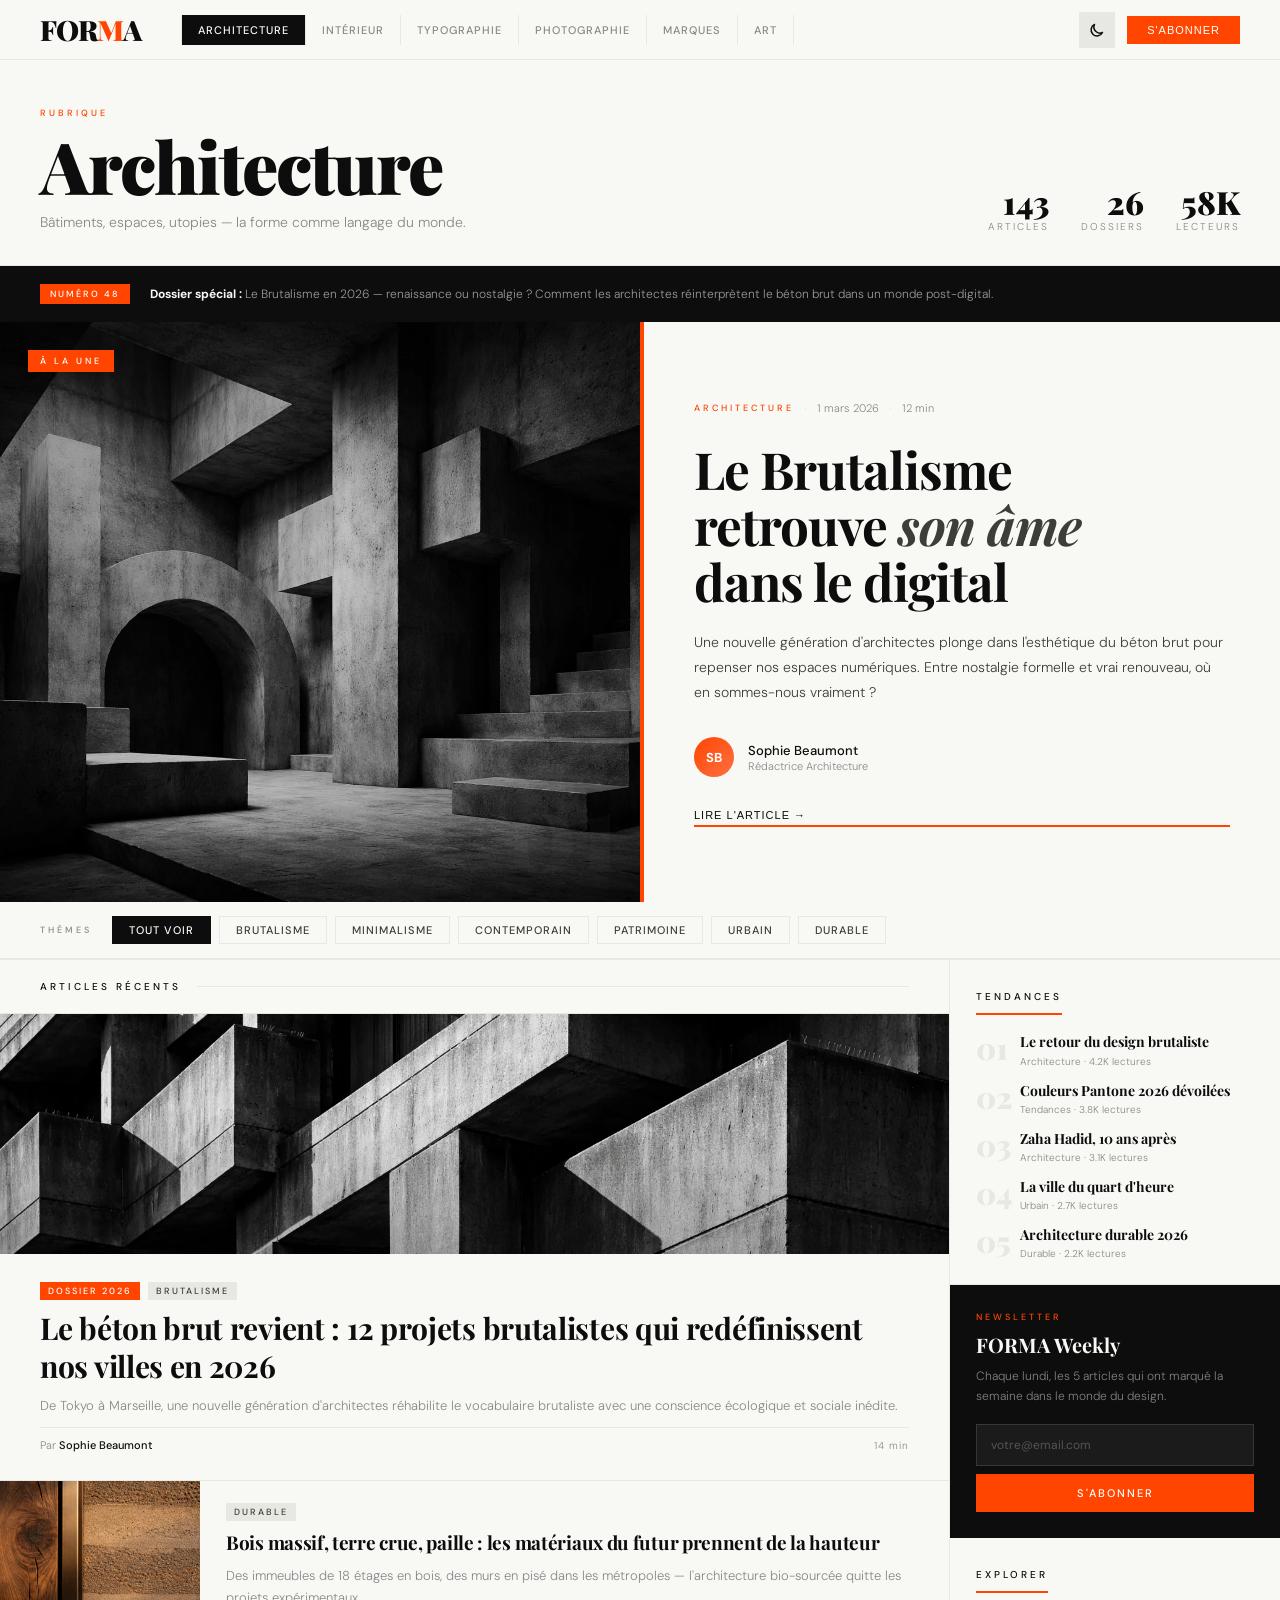
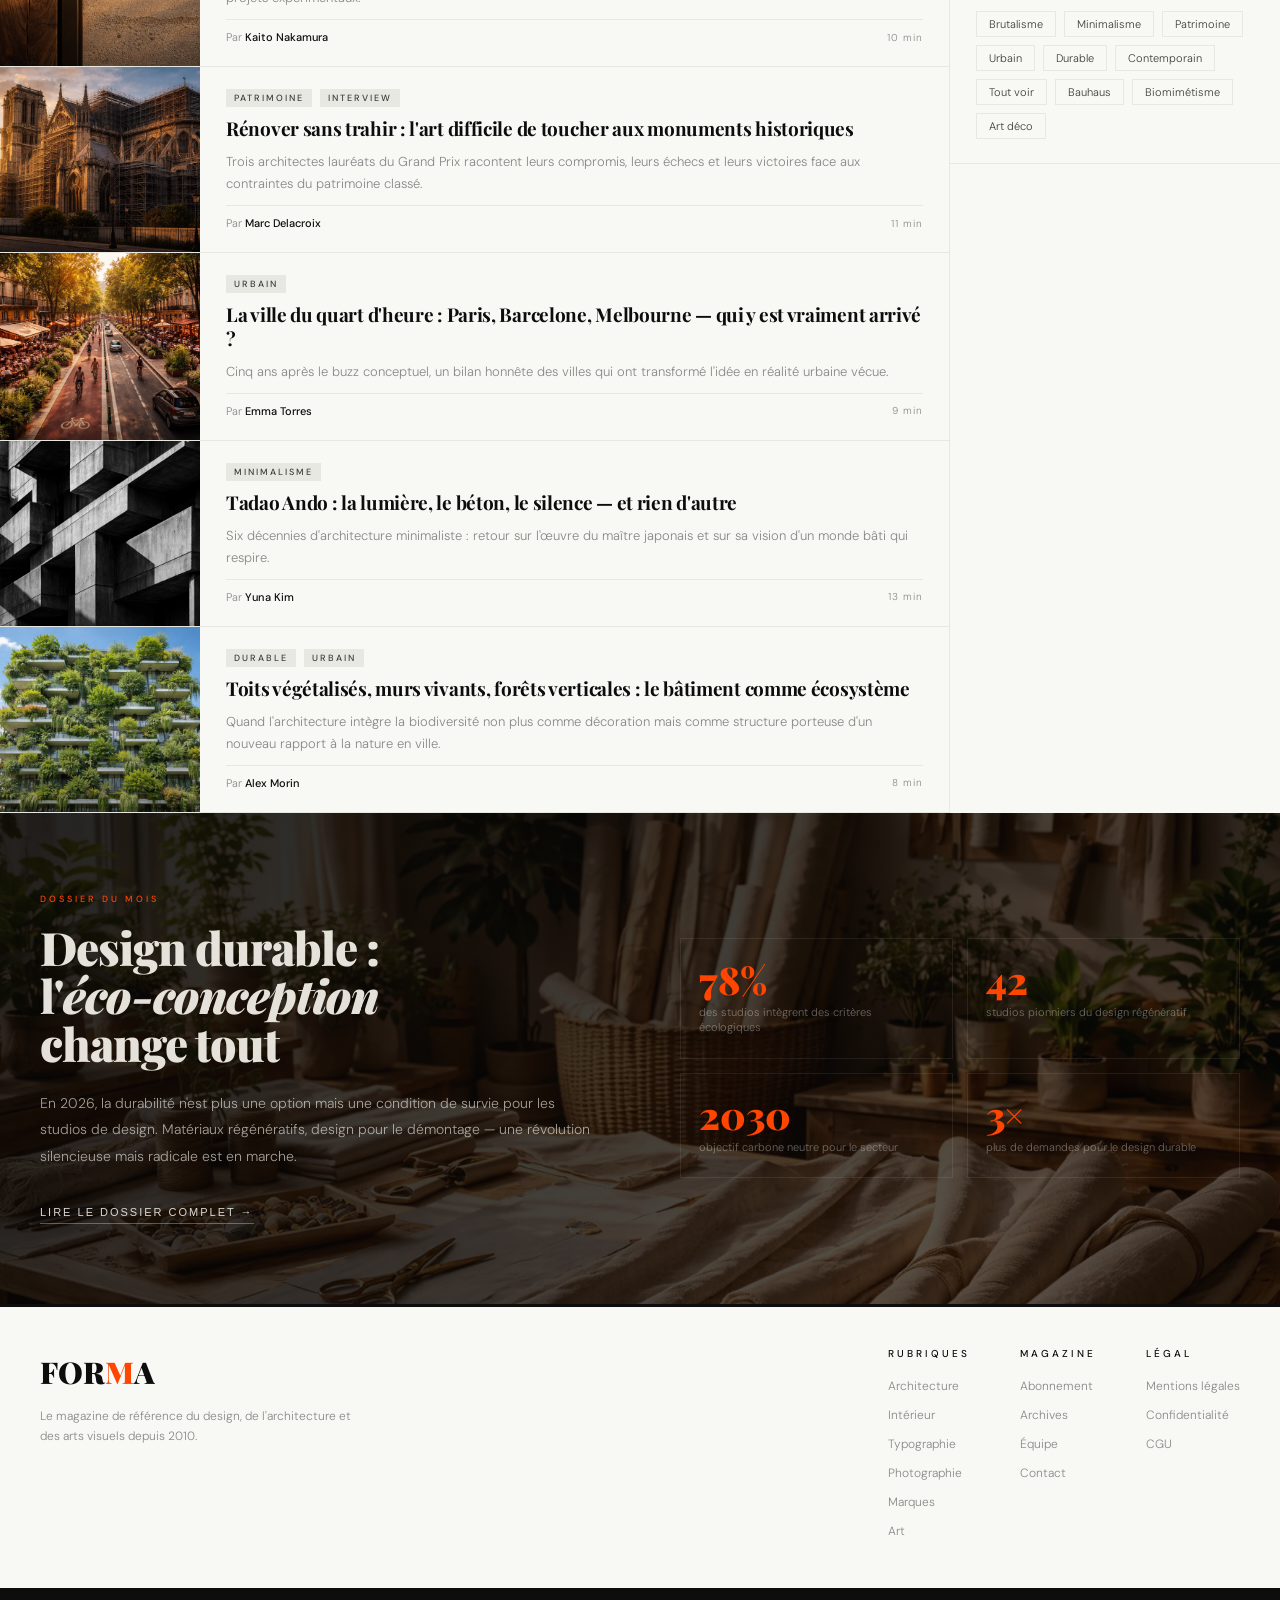
==== commit eff36e2e: "Corrige les bugs, passe les images en WebP et clarifie le projet fictif - Regroupe toute la logique " ====
--- a/Architecture/index.html
+++ b/Architecture/index.html
@@ -3,7 +3,8 @@
 <head>
   <meta charset="UTF-8">
   <meta name="viewport" content="width=device-width, initial-scale=1.0">
-  <title>Architecture</title>
+  <title>Architecture — FORMA</title>
+  <script>try{var t=localStorage.getItem('forma-theme');if(t)document.documentElement.setAttribute('data-theme',t);}catch(e){}</script>
   <link rel="stylesheet" href="style.css">
   <link rel="stylesheet" href="../shared.css">
 </head>
@@ -54,7 +55,7 @@
   </div>
 
   <section class="featured">
-    <div class="feat-visual feat-visual--img" style="background-image: url('../Image/img-une-brutalisme.png');">
+    <div class="feat-visual feat-visual--img" style="background-image: url('../Image/img-une-brutalisme.webp');">
       <div class="feat-visual-overlay"></div>
       <div class="feat-label">À la Une</div>
       <div class="feat-num">01</div>
@@ -67,7 +68,7 @@
         <span class="msep">·</span>
         <span class="mdate">12 min</span>
       </div>
-      <h1 class="feat-title">Le Brutalisme<br>retrouve <em>son âme</em><br>dans le digital</h1>
+      <h2 class="feat-title">Le Brutalisme<br>retrouve <em>son âme</em><br>dans le digital</h2>
       <p class="feat-excerpt">Une nouvelle génération d'architectes plonge dans l'esthétique du béton brut pour repenser nos espaces numériques. Entre nostalgie formelle et vrai renouveau, où en sommes-nous vraiment ?</p>
       <div class="feat-author">
         <div class="avatar">SB</div>
@@ -102,7 +103,7 @@
 
       <div class="art-card lg" data-tags="Brutalisme Contemporain">
         <div class="c-visual">
-          <div class="c-img c-img--photo" style="height:240px; background-image: url('../Image/img-brutalisme.png');">
+          <div class="c-img c-img--photo" style="height:240px; background-image: url('../Image/img-brutalisme.webp');">
           </div>
         </div>
         <div class="c-body">
@@ -118,7 +119,7 @@
 
       <div class="art-card" data-tags="Durable Contemporain">
         <div class="c-visual">
-          <div class="c-img c-img--photo" style="background-image: url('../Image/img-materiaux.png');">
+          <div class="c-img c-img--photo" style="background-image: url('../Image/img-materiaux.webp');">
           </div>
         </div>
         <div class="c-body">
@@ -134,7 +135,7 @@
 
       <div class="art-card" data-tags="Patrimoine">
         <div class="c-visual">
-          <div class="c-img c-img--photo" style="background-image: url('../Image/img-patrimoine.png');">
+          <div class="c-img c-img--photo" style="background-image: url('../Image/img-patrimoine.webp');">
           </div>
         </div>
         <div class="c-body">
@@ -150,7 +151,7 @@
 
       <div class="art-card" data-tags="Urbain Contemporain">
         <div class="c-visual">
-          <div class="c-img c-img--photo" style="background-image: url('../Image/img-ville-quart-heure.png');">
+          <div class="c-img c-img--photo" style="background-image: url('../Image/img-ville-quart-heure.webp');">
           </div>
         </div>
         <div class="c-body">
@@ -166,13 +167,13 @@
 
       <div class="art-card" data-tags="Minimalisme Contemporain">
         <div class="c-visual">
-          <div class="c-img c-img--photo" style="background-image: url('../Image/img-brutalisme.png'); background-position: center 40%;">
+          <div class="c-img c-img--photo" style="background-image: url('../Image/img-brutalisme.webp'); background-position: center 40%;">
           </div>
         </div>
         <div class="c-body">
           <div class="c-tags"><span class="ctag">Minimalisme</span></div>
-          <h2 class="c-title">Tadao Ando à 83 ans : la lumière, le béton, le silence — et rien d'autre</h2>
-          <p class="c-exc">Le maître japonais revient sur six décennies d'architecture minimaliste et partage sa vision d'un monde bâti qui respire.</p>
+          <h2 class="c-title">Tadao Ando : la lumière, le béton, le silence — et rien d'autre</h2>
+          <p class="c-exc">Six décennies d'architecture minimaliste : retour sur l'œuvre du maître japonais et sur sa vision d'un monde bâti qui respire.</p>
           <div class="c-foot">
             <div class="c-auth">Par <strong>Yuna Kim</strong></div>
             <span class="c-rt">13 min</span>
@@ -182,7 +183,7 @@
 
       <div class="art-card" data-tags="Durable Urbain">
         <div class="c-visual">
-          <div class="c-img c-img--photo" style="background-image: url('../Image/img-forets-verticales.png');">
+          <div class="c-img c-img--photo" style="background-image: url('../Image/img-forets-verticales.webp');">
           </div>
         </div>
         <div class="c-body">
@@ -258,7 +259,7 @@
     </aside>
   </div>
 
-  <section class="full-feat" style="background-image: url('../Image/img-dossier-durable.png');">
+  <section class="full-feat" style="background-image: url('../Image/img-dossier-durable.webp');">
     <div class="full-feat-overlay"></div>
     <div class="full-feat-content">
       <p class="ff-tag">Dossier du mois</p>
@@ -311,7 +312,7 @@
     </div>
   </footer>
   <div class="fbar">
-    <p>© 2026 FORMA Magazine — Tous droits réservés</p>
+    <p>© 2026 FORMA — Magazine fictif réalisé pour un portfolio. Noms, contenus et chiffres sont imaginaires.</p>
     <p><a href="../index.html" style="color:inherit;text-decoration:none;">← Accueil</a></p>
   </div>
 
@@ -389,7 +390,6 @@
   </div>
 
   <script src="../shared.js"></script>
-  <script src="script.js"></script>
 
 </body>
 </html>
--- a/shared.css
+++ b/shared.css
@@ -134,4 +134,140 @@
 
 @media (max-width: 768px) {
   .btn-burger { display: flex; }
-}
+  /* Les style.css passent nav en position:relative sur mobile :
+     le burger disparaissait au scroll, la barre de progression flottait */
+  nav { position: sticky; }
+}
+
+/* ── Barre de pied de page ──
+   Fond sombre dans les deux thèmes (var(--black) devenait crème en dark,
+   le texte blanc était illisible) */
+.fbar { background: var(--fbar-bg); }
+
+/* ══════════════════════════════
+   MODALES & INTERACTIVITÉ (toutes les pages)
+══════════════════════════════ */
+
+/* read-link / ff-link peuvent être des <button> : reset */
+.read-link, .ff-link { background: none; border-top: none; border-left: none; border-right: none; }
+
+.modal-overlay {
+  display: none; position: fixed; inset: 0; z-index: 500;
+  background: rgba(0,0,0,.72);
+  align-items: center; justify-content: center;
+  padding: 20px;
+}
+.modal-box {
+  background: var(--bg); color: var(--black);
+  max-width: 520px; width: 100%;
+  max-height: 90vh; overflow-y: auto;
+  position: relative;
+  border-top: 3px solid var(--accent);
+  animation: modal-pop .22s ease;
+  transition: background 0.3s, color 0.3s;
+}
+.modal-wide { max-width: 660px; }
+@keyframes modal-pop {
+  from { transform: translateY(18px); opacity: 0; }
+  to   { transform: translateY(0);    opacity: 1; }
+}
+.modal-close {
+  position: absolute; top: 14px; right: 14px;
+  width: 30px; height: 30px;
+  background: var(--light); border: none; color: var(--black);
+  font-size: 13px; cursor: pointer;
+  transition: background .15s, color .15s;
+}
+.modal-close:hover { background: var(--accent); color: #fff; }
+.modal-inner { padding: 38px; }
+.modal-eyebrow {
+  font-size: 9px; font-weight: 500; letter-spacing: 3px;
+  text-transform: uppercase; color: var(--accent); margin-bottom: 10px;
+}
+.modal-title {
+  font-family: 'Playfair Display', serif;
+  font-size: 22px; font-weight: 700; line-height: 1.2;
+  letter-spacing: -.3px; margin-bottom: 12px;
+  color: var(--black); transition: color 0.3s;
+}
+.modal-meta { display: flex; gap: 10px; margin-bottom: 20px; }
+.modal-meta span, .modal-sep { font-size: 11px; color: var(--gray); }
+.modal-body p {
+  font-size: 13px; line-height: 1.8;
+  color: var(--mid); margin-bottom: 12px;
+  transition: color 0.3s;
+}
+.modal-body strong { color: var(--black); font-weight: 500; transition: color 0.3s; }
+.modal-desc { font-size: 13px; color: var(--gray); margin-bottom: 24px; line-height: 1.6; }
+.modal-cta {
+  display: block; width: 100%; padding: 13px;
+  background: var(--accent); color: #fff; border: none;
+  font-family: 'DM Sans', sans-serif;
+  font-size: 11px; font-weight: 500; letter-spacing: 2px; text-transform: uppercase;
+  cursor: pointer; margin-top: 20px; transition: background .2s;
+}
+.modal-cta:hover { background: #e03d00; }
+.modal-cta:disabled { background: var(--gray); cursor: default; }
+.modal-input {
+  width: 100%; padding: 13px 16px;
+  border: 1px solid var(--light); background: var(--bg);
+  color: var(--black); font-family: 'DM Sans', sans-serif;
+  font-size: 13px; outline: none; margin-top: 16px;
+  transition: border-color .2s, background 0.3s, color 0.3s;
+}
+.modal-input:focus { border-color: var(--accent); }
+.modal-input::placeholder { color: var(--gray); }
+
+.sub-plans { display: grid; grid-template-columns: 1fr 1fr; gap: 12px; margin-bottom: 20px; }
+.sub-plan {
+  padding: 20px; border: 1px solid var(--light);
+  cursor: pointer; transition: border-color .2s, background 0.3s;
+}
+.sub-plan:hover { border-color: var(--accent); }
+.sub-plan--featured { border-color: var(--accent); background: rgba(255,69,0,.04); }
+.sub-plan--selected { border-color: var(--accent); box-shadow: 0 0 0 1px var(--accent); }
+.plan-name {
+  font-size: 9px; font-weight: 500; letter-spacing: 2px;
+  text-transform: uppercase; color: var(--gray); margin-bottom: 10px;
+}
+.plan-promo {
+  background: var(--accent); color: #fff;
+  padding: 1px 6px; font-size: 8px; margin-left: 4px;
+}
+.plan-price {
+  font-family: 'Playfair Display', serif;
+  font-size: 32px; font-weight: 900; color: var(--black);
+  line-height: 1; margin-bottom: 14px; transition: color 0.3s;
+}
+.plan-price span { font-size: 12px; font-weight: 400; color: var(--gray); }
+.sub-plan ul { list-style: none; }
+.sub-plan li { font-size: 11px; color: var(--mid); margin-bottom: 5px; transition: color 0.3s; }
+.sub-legal { font-size: 11px; color: var(--gray); margin-top: 10px; text-align: center; }
+.sub-ok {
+  font-size: 13px; font-weight: 500; color: var(--accent);
+  padding: 14px; border: 1px solid rgba(255,69,0,.2);
+  background: rgba(255,69,0,.04); margin-top: 16px; text-align: center;
+}
+
+.nl-confirm { font-size: 12px; color: var(--accent); font-weight: 500; margin: 10px 0; }
+
+.no-results { padding: 50px 40px; align-items: center; justify-content: center; }
+.no-results p { font-size: 14px; color: var(--gray); font-style: italic; }
+
+.pill-active { border-color: var(--accent) !important; color: var(--accent) !important; }
+
+.forma-toast {
+  position: fixed; bottom: 30px; left: 50%;
+  transform: translateX(-50%) translateY(10px);
+  background: var(--black); color: var(--bg);
+  padding: 10px 22px; font-size: 12px; letter-spacing: .5px;
+  z-index: 9999; opacity: 0;
+  transition: opacity .25s, transform .25s;
+  pointer-events: none; white-space: nowrap;
+}
+.forma-toast.toast-in { opacity: 1; transform: translateX(-50%) translateY(0); }
+
+@media (max-width: 500px) {
+  .modal-inner { padding: 24px 18px; }
+  .sub-plans { grid-template-columns: 1fr; }
+}
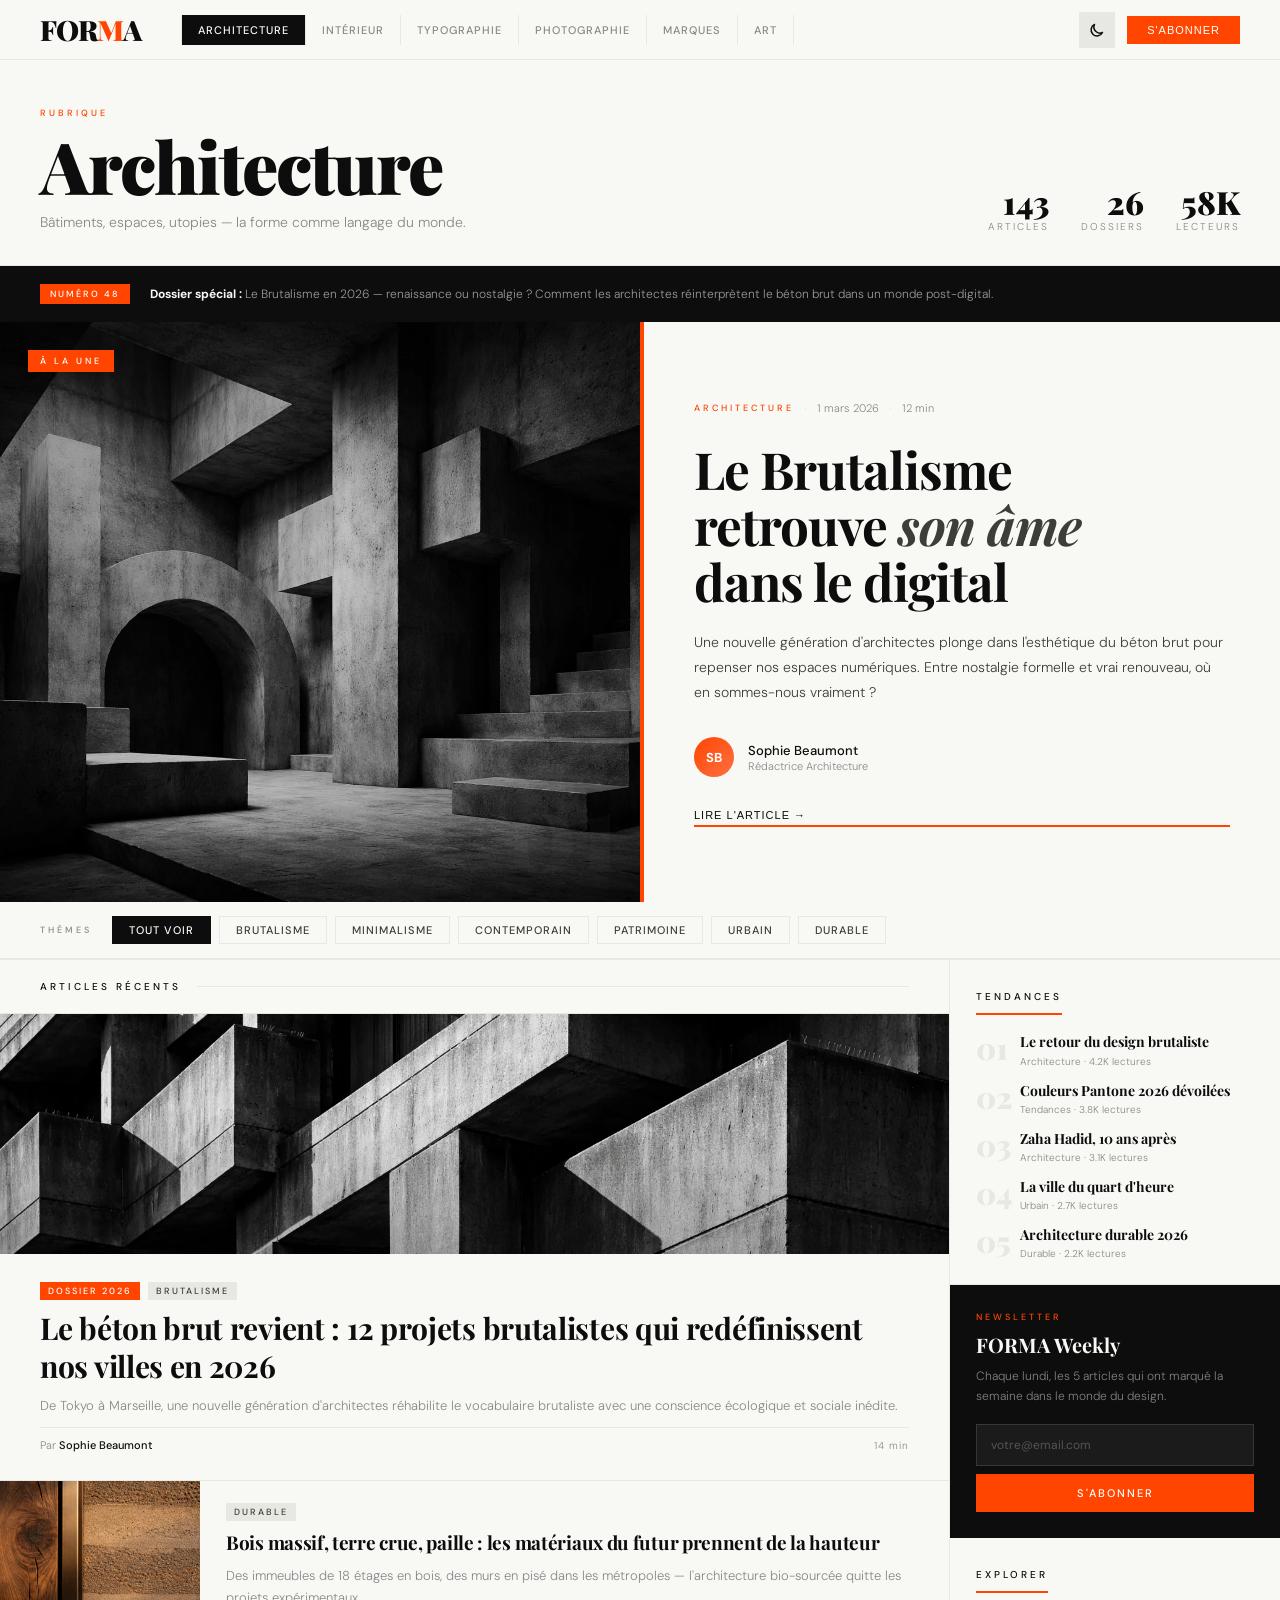
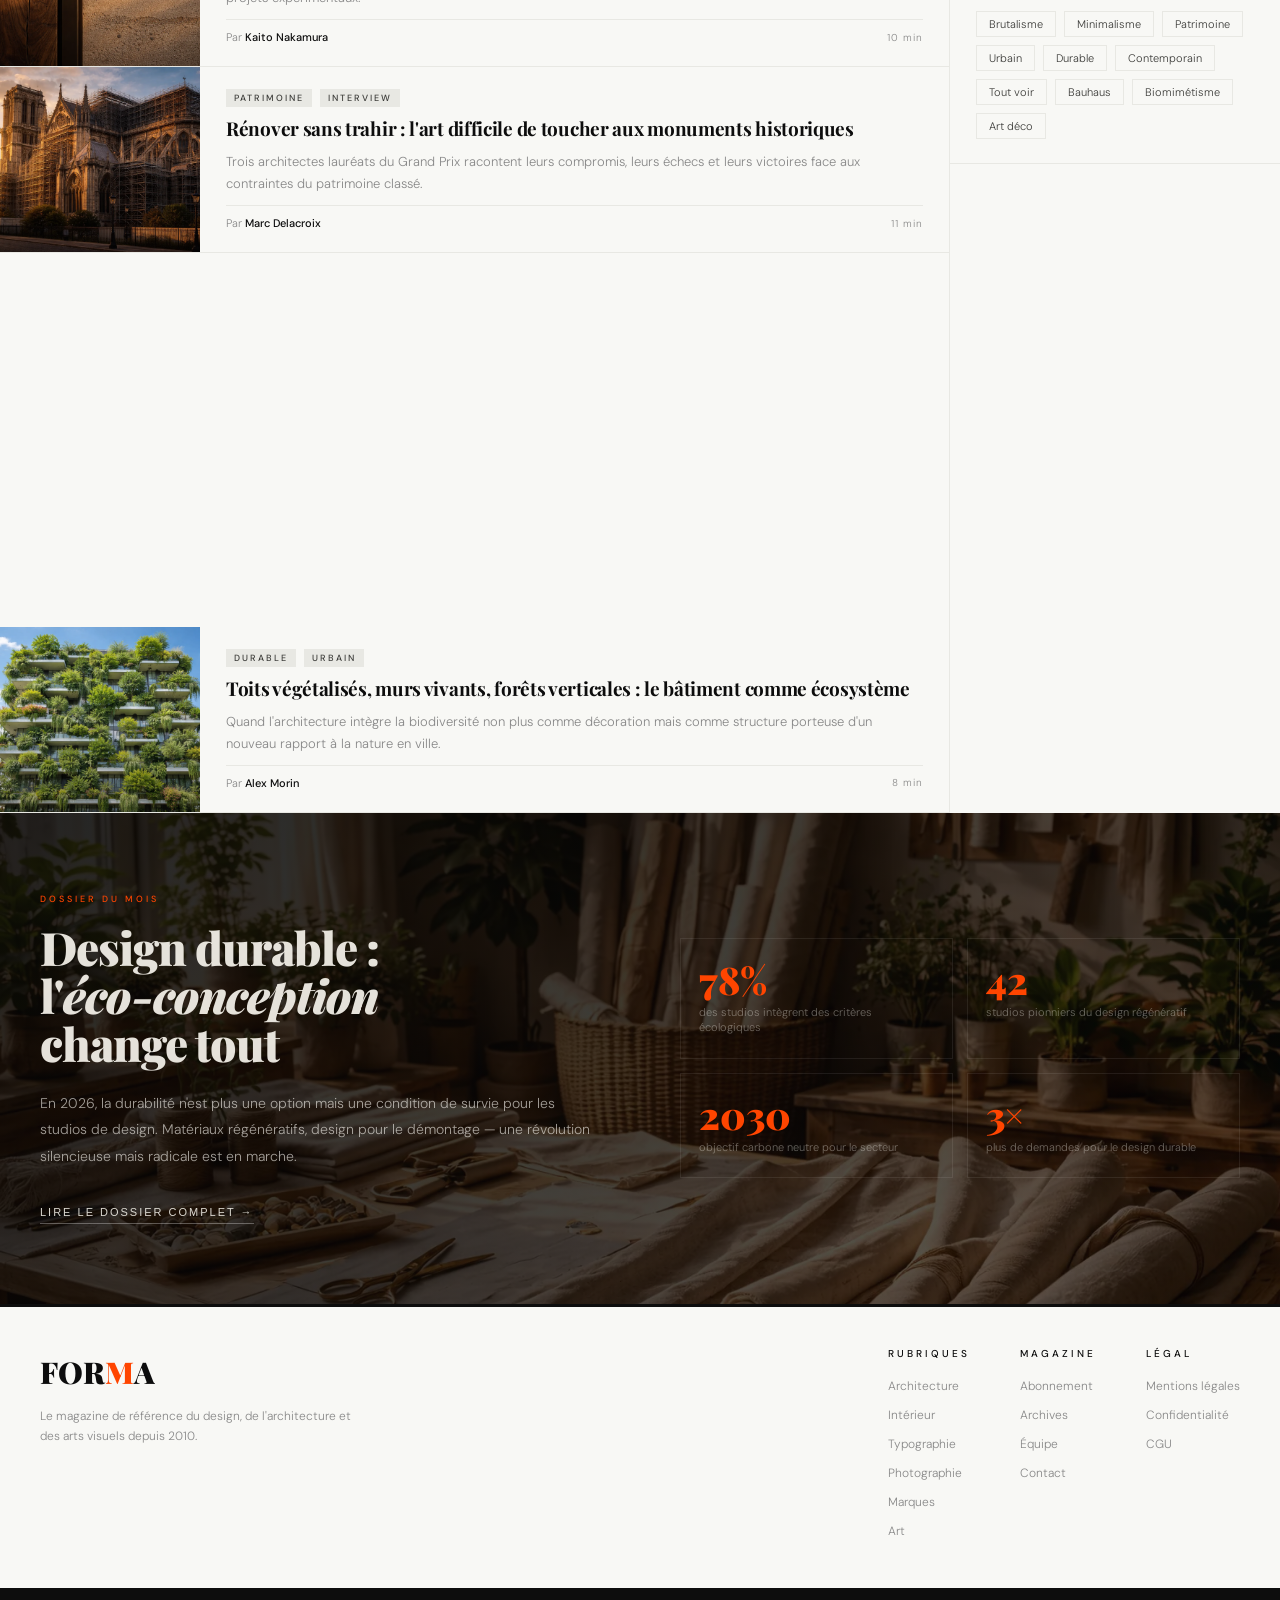
==== commit 86fe2579: "Réorganise le projet dans assets/ et améliore l'accessibilité - Regroupe CSS, JS, images et icônes d" ====
--- a/Architecture/index.html
+++ b/Architecture/index.html
@@ -5,8 +5,11 @@
   <meta name="viewport" content="width=device-width, initial-scale=1.0">
   <title>Architecture — FORMA</title>
   <script>try{var t=localStorage.getItem('forma-theme');if(t)document.documentElement.setAttribute('data-theme',t);}catch(e){}</script>
-  <link rel="stylesheet" href="style.css">
-  <link rel="stylesheet" href="../shared.css">
+  <link rel="icon" href="../assets/icons/favicon.svg" type="image/svg+xml">
+  <link rel="icon" href="../assets/icons/favicon-32.png" sizes="32x32" type="image/png">
+  <link rel="apple-touch-icon" href="../assets/icons/apple-touch-icon.png">
+  <link rel="stylesheet" href="../assets/css/architecture.css">
+  <link rel="stylesheet" href="../assets/css/shared.css">
 </head>
 <body>
 
@@ -55,7 +58,7 @@
   </div>
 
   <section class="featured">
-    <div class="feat-visual feat-visual--img" style="background-image: url('../Image/img-une-brutalisme.webp');">
+    <div class="feat-visual feat-visual--img" style="background-image: url('../assets/img/img-une-brutalisme.webp');">
       <div class="feat-visual-overlay"></div>
       <div class="feat-label">À la Une</div>
       <div class="feat-num">01</div>
@@ -103,7 +106,7 @@
 
       <div class="art-card lg" data-tags="Brutalisme Contemporain">
         <div class="c-visual">
-          <div class="c-img c-img--photo" style="height:240px; background-image: url('../Image/img-brutalisme.webp');">
+          <div class="c-img c-img--photo" style="height:240px; background-image: url('../assets/img/img-brutalisme.webp');">
           </div>
         </div>
         <div class="c-body">
@@ -119,7 +122,7 @@
 
       <div class="art-card" data-tags="Durable Contemporain">
         <div class="c-visual">
-          <div class="c-img c-img--photo" style="background-image: url('../Image/img-materiaux.webp');">
+          <div class="c-img c-img--photo" style="background-image: url('../assets/img/img-materiaux.webp');">
           </div>
         </div>
         <div class="c-body">
@@ -135,7 +138,7 @@
 
       <div class="art-card" data-tags="Patrimoine">
         <div class="c-visual">
-          <div class="c-img c-img--photo" style="background-image: url('../Image/img-patrimoine.webp');">
+          <div class="c-img c-img--photo" style="background-image: url('../assets/img/img-patrimoine.webp');">
           </div>
         </div>
         <div class="c-body">
@@ -151,7 +154,7 @@
 
       <div class="art-card" data-tags="Urbain Contemporain">
         <div class="c-visual">
-          <div class="c-img c-img--photo" style="background-image: url('../Image/img-ville-quart-heure.webp');">
+          <div class="c-img c-img--photo" style="background-image: url('../assets/img/img-ville-quart-heure.webp');">
           </div>
         </div>
         <div class="c-body">
@@ -167,7 +170,7 @@
 
       <div class="art-card" data-tags="Minimalisme Contemporain">
         <div class="c-visual">
-          <div class="c-img c-img--photo" style="background-image: url('../Image/img-brutalisme.webp'); background-position: center 40%;">
+          <div class="c-img c-img--photo" style="background-image: url('../assets/img/img-brutalisme.webp'); background-position: center 40%;">
           </div>
         </div>
         <div class="c-body">
@@ -183,7 +186,7 @@
 
       <div class="art-card" data-tags="Durable Urbain">
         <div class="c-visual">
-          <div class="c-img c-img--photo" style="background-image: url('../Image/img-forets-verticales.webp');">
+          <div class="c-img c-img--photo" style="background-image: url('../assets/img/img-forets-verticales.webp');">
           </div>
         </div>
         <div class="c-body">
@@ -259,7 +262,7 @@
     </aside>
   </div>
 
-  <section class="full-feat" style="background-image: url('../Image/img-dossier-durable.webp');">
+  <section class="full-feat" style="background-image: url('../assets/img/img-dossier-durable.webp');">
     <div class="full-feat-overlay"></div>
     <div class="full-feat-content">
       <p class="ff-tag">Dossier du mois</p>
@@ -389,7 +392,7 @@
     </div>
   </div>
 
-  <script src="../shared.js"></script>
+  <script src="../assets/js/shared.js"></script>
 
 </body>
 </html>
--- a/assets/css/architecture.css
+++ b/assets/css/architecture.css
@@ -0,0 +1,835 @@
+/* ============================================================
+   FORMA Magazine — assets/css/architecture.css
+   Toutes les couleurs utilisent les variables CSS du thème
+   (définies ici + surchargées par shared.css pour le dark mode)
+   ============================================================ */
+
+@import url('https://fonts.googleapis.com/css2?family=Playfair+Display:ital,wght@0,400;0,700;0,900;1,400;1,700&family=DM+Sans:wght@300;400;500&display=swap');
+
+/* ── Reset ── */
+*, *::before, *::after { margin: 0; padding: 0; box-sizing: border-box; }
+
+/* ── Variables thème CLAIR (base, surchargées par shared.css en dark) ── */
+:root,
+[data-theme="light"] {
+  --bg:       #F8F8F5;
+  --black:    #0D0D0D;
+  --white:    #F8F8F5;
+  --accent:   #FF4500;
+  --gray:     #888;
+  --light:    #E8E8E3;
+  --mid:      #3D3D3A;
+  --nav-bg:   #F8F8F5;
+  --nav-border: #E8E8E3;
+}
+[data-theme="dark"] {
+  --bg:       #0D0D0D;
+  --black:    #F0EDE6;
+  --white:    #0D0D0D;
+  --accent:   #FF4500;
+  --gray:     #666;
+  --light:    #2A2A2A;
+  --mid:      #999;
+  --nav-bg:   #0D0D0D;
+  --nav-border: #1E1E1E;
+}
+
+html { scroll-behavior: smooth; }
+
+body {
+  background: var(--bg);
+  color: var(--black);
+  font-family: 'DM Sans', sans-serif;
+  font-weight: 300;
+  overflow-x: hidden;
+  transition: background 0.3s ease, color 0.3s ease;
+}
+
+/* ══════════════════════════════
+   BARRE DE PROGRESSION
+══════════════════════════════ */
+.rpbar {
+  position: fixed; top: 60px; left: 0;
+  height: 2px; background: var(--accent);
+  z-index: 200; transition: width 0.1s; width: 0;
+}
+
+/* ══════════════════════════════
+   NAVIGATION
+══════════════════════════════ */
+nav {
+  position: sticky; top: 0; z-index: 100;
+  background: var(--nav-bg);
+  border-bottom: 1px solid var(--nav-border);
+  padding: 0 40px;
+  display: grid; grid-template-columns: auto 1fr auto;
+  align-items: center; gap: 40px; height: 60px;
+  transition: background 0.3s, border-color 0.3s;
+}
+.nav-logo {
+  font-family: 'Playfair Display', serif;
+  font-size: 28px; font-weight: 900; letter-spacing: -1px;
+  color: var(--black);
+  transition: color 0.3s;
+}
+.nav-logo span { color: var(--accent); }
+
+.nav-cats {
+  display: flex;
+  border-left: 1px solid var(--nav-border);
+}
+.nav-cats a {
+  padding: 8px 16px;
+  font-size: 11px; font-weight: 500;
+  letter-spacing: 1px; text-transform: uppercase;
+  text-decoration: none; color: var(--gray);
+  border-right: 1px solid var(--nav-border);
+  transition: color 0.2s, border-color 0.3s;
+}
+.nav-cats a:hover { color: var(--black); }
+.nav-cats a.active { background: var(--black); color: var(--bg); }
+
+.nav-right { display: flex; align-items: center; gap: 12px; }
+
+.btn-sub {
+  padding: 8px 20px; background: var(--accent); color: white;
+  font-size: 11px; font-weight: 500;
+  letter-spacing: 1px; text-transform: uppercase;
+  border: none; cursor: pointer; transition: background 0.2s;
+}
+.btn-sub:hover { background: #e03d00; }
+
+/* ══════════════════════════════
+   BANDEAU NUMÉRO
+══════════════════════════════ */
+.hero-issue {
+  background: var(--black); color: var(--bg);
+  padding: 18px 40px;
+  display: flex; align-items: center; gap: 20px;
+  transition: background 0.3s, color 0.3s;
+}
+.issue-badge {
+  background: var(--accent); padding: 4px 10px;
+  font-size: 9px; font-weight: 500;
+  letter-spacing: 2px; text-transform: uppercase;
+  color: white; flex-shrink: 0;
+}
+.issue-text { font-size: 12px; color: rgba(248,248,245,0.6); }
+[data-theme="dark"] .issue-text { color: rgba(13,13,13,0.6); }
+.issue-text strong { color: var(--bg); }
+
+/* ══════════════════════════════
+   ARTICLE À LA UNE
+══════════════════════════════ */
+.featured {
+  display: grid; grid-template-columns: 1fr 1fr;
+  min-height: 580px;
+}
+.feat-visual {
+  background: linear-gradient(135deg, #1a1a1a, #2d2d2d, #3a3520);
+  position: relative; overflow: hidden;
+}
+.feat-art {
+  position: absolute; inset: 0;
+  display: flex; align-items: center; justify-content: center;
+}
+
+/* Animation géométrique */
+.geo { position: relative; width: 280px; height: 280px; }
+.geo-c {
+  position: absolute;
+  border-radius: 50%;
+  border: 1px solid rgba(255,69,0,0.4);
+}
+.geo-c:nth-child(1) {
+  width: 280px; height: 280px; top: 0; left: 0;
+  animation: spin 20s linear infinite;
+}
+.geo-c:nth-child(2) {
+  width: 180px; height: 180px; top: 50px; left: 50px;
+  animation: spin 15s linear infinite reverse;
+  border-color: rgba(255,255,255,0.18);
+}
+.geo-c:nth-child(3) {
+  width: 80px; height: 80px; top: 100px; left: 100px;
+  animation: spin 10s linear infinite;
+  border-color: rgba(255,69,0,0.75);
+}
+.geo-sq {
+  position: absolute;
+  width: 160px; height: 160px; top: 60px; left: 60px;
+  border: 1px solid rgba(255,255,255,0.09);
+  animation: spin 25s linear infinite reverse;
+}
+.geo-dot {
+  position: absolute;
+  width: 8px; height: 8px;
+  background: var(--accent); border-radius: 50%;
+  top: 136px; left: 136px;
+  box-shadow: 0 0 10px rgba(255,69,0,0.5);
+}
+
+.feat-label {
+  position: absolute; top: 28px; left: 28px;
+  background: var(--accent); padding: 5px 12px;
+  font-size: 9px; font-weight: 500;
+  letter-spacing: 3px; text-transform: uppercase; color: white;
+}
+.feat-num {
+  position: absolute; bottom: 20px; right: 20px;
+  font-family: 'Playfair Display', serif;
+  font-size: 110px; font-weight: 900;
+  color: rgba(255,255,255,0.03); line-height: 1;
+}
+.feat-content {
+  padding: 60px 50px;
+  display: flex; flex-direction: column; justify-content: center;
+  background: var(--bg);
+  border-left: 4px solid var(--accent);
+  transition: background 0.3s;
+}
+.feat-meta { display: flex; align-items: center; gap: 10px; margin-bottom: 22px; }
+.cat-tag { font-size: 9px; font-weight: 500; letter-spacing: 3px; text-transform: uppercase; color: var(--accent); }
+.msep { color: var(--light); }
+.mdate { font-size: 11px; color: var(--gray); }
+.feat-title {
+  font-family: 'Playfair Display', serif;
+  font-size: clamp(28px, 4vw, 52px);
+  font-weight: 700; line-height: 1.1;
+  letter-spacing: -1px; margin-bottom: 20px;
+  color: var(--black); transition: color 0.3s;
+}
+.feat-title em { font-style: italic; color: var(--mid); }
+.feat-excerpt { font-size: 14px; line-height: 1.8; color: var(--mid); margin-bottom: 32px; }
+.feat-author { display: flex; align-items: center; gap: 14px; margin-bottom: 32px; }
+.avatar {
+  width: 40px; height: 40px; border-radius: 50%;
+  background: linear-gradient(135deg, var(--accent), #ff7043);
+  display: flex; align-items: center; justify-content: center;
+  font-size: 13px; font-weight: 700; color: white; flex-shrink: 0;
+}
+.a-name { font-size: 13px; font-weight: 500; color: var(--black); transition: color 0.3s; }
+.a-role { font-size: 11px; color: var(--gray); }
+.read-link {
+  display: inline-flex; align-items: center; gap: 8px;
+  text-decoration: none; color: var(--black);
+  font-size: 11px; font-weight: 500;
+  letter-spacing: 1px; text-transform: uppercase;
+  border-bottom: 2px solid var(--accent); padding-bottom: 4px;
+  transition: gap 0.3s, color 0.3s;
+}
+.read-link:hover { gap: 16px; }
+
+/* ══════════════════════════════
+   GRILLE PRINCIPALE + SIDEBAR
+══════════════════════════════ */
+.content-grid {
+  display: grid; grid-template-columns: 1fr 330px;
+  border-top: 1px solid var(--light);
+}
+.main-feed { border-right: 1px solid var(--light); }
+.feed-label {
+  display: flex; align-items: center; gap: 16px;
+  padding: 20px 40px; border-bottom: 1px solid var(--light);
+}
+.feed-label h3 {
+  font-size: 10px; font-weight: 500;
+  letter-spacing: 3px; text-transform: uppercase;
+  color: var(--black); transition: color 0.3s;
+}
+.fl-line { flex: 1; height: 1px; background: var(--light); }
+
+/* ── Cartes ── */
+.art-card {
+  display: grid; grid-template-columns: 200px 1fr;
+  border-bottom: 1px solid var(--light);
+  cursor: pointer; transition: background 0.2s;
+}
+.art-card:hover { background: rgba(0,0,0,0.02); }
+[data-theme="dark"] .art-card:hover { background: rgba(255,255,255,0.03); }
+.art-card.lg { grid-template-columns: 1fr; grid-template-rows: auto 1fr; }
+.c-visual { overflow: hidden; position: relative; }
+.c-img { width: 100%; height: 100%; min-height: 140px; transition: transform 0.5s; }
+.art-card:hover .c-img:not(.c-img--photo) { transform: scale(1.05); }
+
+/* Fonds visuels architecture — palette vive, couleurs franches */
+.i1 { background: linear-gradient(135deg, #8E44AD, #C0392B, #E67E22); }
+.i2 { background: linear-gradient(135deg, #2C2C2C, #E74C3C, #F4F4F4); }
+.i3 { background: linear-gradient(135deg, #1ABC9C, #16A085, #0E6655); }
+.i4 { background: linear-gradient(135deg, #27AE60, #F39C12, #E74C3C); }
+.i5 { background: linear-gradient(135deg, #F39C12, #E67E22, #D35400); }
+
+.c-overlay { position: absolute; inset: 0; display: flex; align-items: center; justify-content: center; }
+.c-body { padding: 22px 26px; display: flex; flex-direction: column; gap: 10px; }
+.art-card.lg .c-body { padding: 28px 40px; }
+.c-tags { display: flex; gap: 8px; flex-wrap: wrap; }
+.ctag {
+  font-size: 9px; font-weight: 500; letter-spacing: 2px; text-transform: uppercase;
+  padding: 3px 8px; background: var(--light); color: var(--mid);
+  transition: background 0.3s, color 0.3s;
+}
+.ctag.hl { background: var(--accent); color: white; }
+.c-title {
+  font-family: 'Playfair Display', serif;
+  font-size: 19px; font-weight: 700;
+  line-height: 1.25; letter-spacing: -0.3px;
+  color: var(--black); transition: color 0.3s;
+}
+.art-card.lg .c-title { font-size: 30px; }
+.c-exc {
+  font-size: 13px; line-height: 1.7; color: var(--gray);
+  display: -webkit-box; -webkit-line-clamp: 2; -webkit-box-orient: vertical; overflow: hidden;
+}
+.c-foot {
+  display: flex; align-items: center; justify-content: space-between;
+  margin-top: auto; padding-top: 10px; border-top: 1px solid var(--light);
+}
+.c-auth { font-size: 11px; color: var(--gray); }
+.c-auth strong { color: var(--black); font-weight: 500; transition: color 0.3s; }
+.c-rt { font-size: 10px; color: var(--gray); letter-spacing: 1px; }
+
+/* ── Sidebar ── */
+.sidebar { background: var(--bg); transition: background 0.3s; }
+.sb-sec { padding: 24px 26px; border-bottom: 1px solid var(--light); }
+.sb-title {
+  font-size: 10px; font-weight: 500; letter-spacing: 3px; text-transform: uppercase;
+  margin-bottom: 18px; padding-bottom: 10px;
+  border-bottom: 2px solid var(--accent); display: inline-block;
+  color: var(--black); transition: color 0.3s;
+}
+.trend-list { display: flex; flex-direction: column; gap: 14px; }
+.trend-item {
+  display: flex; gap: 14px; align-items: flex-start;
+  cursor: pointer; padding: 10px; margin: -10px;
+  transition: background 0.2s; border-radius: 2px;
+}
+.trend-item:hover { background: var(--light); }
+.t-num {
+  font-family: 'Playfair Display', serif; font-size: 30px; font-weight: 900;
+  color: var(--light); line-height: 1; flex-shrink: 0; width: 30px;
+  transition: color 0.3s;
+}
+.t-title { font-family: 'Playfair Display', serif; font-size: 14px; font-weight: 700; line-height: 1.3; margin-bottom: 3px; color: var(--black); transition: color 0.3s; }
+.t-meta { font-size: 10px; color: var(--gray); }
+
+.nl-side { background: var(--black); color: var(--bg); padding: 26px; transition: background 0.3s, color 0.3s; }
+.nl-tag { font-size: 9px; font-weight: 500; letter-spacing: 3px; text-transform: uppercase; color: var(--accent); margin-bottom: 10px; }
+.nl-title { font-family: 'Playfair Display', serif; font-size: 20px; font-weight: 700; line-height: 1.2; margin-bottom: 10px; }
+.nl-sub { font-size: 12px; color: rgba(248,248,245,0.5); line-height: 1.6; margin-bottom: 18px; }
+[data-theme="dark"] .nl-sub { color: rgba(13,13,13,0.5); }
+.nl-form { display: flex; flex-direction: column; gap: 8px; }
+.nl-inp {
+  padding: 12px 14px; background: rgba(255,255,255,0.06);
+  border: 1px solid rgba(255,255,255,0.12);
+  color: var(--bg); font-family: 'DM Sans', sans-serif; font-size: 12px; outline: none;
+}
+[data-theme="dark"] .nl-inp { background: rgba(0,0,0,0.3); border-color: rgba(0,0,0,0.2); color: var(--black); }
+.nl-inp::placeholder { color: rgba(255,255,255,0.25); }
+[data-theme="dark"] .nl-inp::placeholder { color: rgba(0,0,0,0.3); }
+.nl-btn {
+  padding: 12px; background: var(--accent); border: none; color: white;
+  font-family: 'DM Sans', sans-serif; font-size: 11px; font-weight: 500;
+  letter-spacing: 2px; text-transform: uppercase; cursor: pointer; transition: background 0.2s;
+}
+.nl-btn:hover { background: #e03d00; }
+.tags-cloud { display: flex; flex-wrap: wrap; gap: 8px; }
+.tag-pill {
+  padding: 5px 12px; border: 1px solid var(--light);
+  font-size: 11px; color: var(--mid); cursor: pointer; transition: all 0.2s;
+}
+.tag-pill:hover { border-color: var(--accent); color: var(--accent); }
+
+/* ══════════════════════════════
+   DOSSIER DU MOIS
+══════════════════════════════ */
+.full-feat {
+  background: var(--black); color: var(--bg);
+  padding: 80px 40px;
+  display: grid; grid-template-columns: 1fr 1fr;
+  gap: 80px; align-items: center;
+  transition: background 0.3s, color 0.3s;
+  position: relative;
+  background-size: cover;
+  background-position: center;
+  background-repeat: no-repeat;
+}
+.ff-tag { font-size: 9px; font-weight: 500; letter-spacing: 3px; text-transform: uppercase; color: var(--accent); margin-bottom: 18px; }
+.ff-title { font-family: 'Playfair Display', serif; font-size: 46px; font-weight: 900; line-height: 1.05; letter-spacing: -1px; margin-bottom: 22px; }
+.ff-title em { font-style: italic; }
+.ff-text { font-size: 14px; line-height: 1.9; color: rgba(248,248,245,0.6); margin-bottom: 30px; }
+[data-theme="dark"] .ff-text { color: rgba(13,13,13,0.6); }
+.ff-link {
+  display: inline-flex; align-items: center; gap: 10px;
+  color: rgba(240,237,230,0.9); text-decoration: none;
+  font-size: 11px; font-weight: 500;
+  letter-spacing: 2px; text-transform: uppercase;
+  border-bottom: 1px solid rgba(255,255,255,0.3); padding-bottom: 5px; transition: all 0.3s;
+  cursor: pointer;
+}
+[data-theme="dark"] .ff-link { border-color: rgba(255,255,255,0.3); color: rgba(240,237,230,0.9); }
+.ff-link:hover { border-color: var(--accent); color: var(--accent); gap: 18px; }
+.ff-right { display: grid; grid-template-columns: 1fr 1fr; gap: 14px; }
+.ff-stat { padding: 22px 18px; border: 1px solid rgba(255,255,255,0.08); }
+[data-theme="dark"] .ff-stat { border-color: rgba(0,0,0,0.15); }
+.ff-num { font-family: 'Playfair Display', serif; font-size: 38px; font-weight: 900; color: var(--accent); line-height: 1; margin-bottom: 6px; }
+.ff-label { font-size: 11px; color: rgba(248,248,245,0.4); line-height: 1.4; }
+[data-theme="dark"] .ff-label { color: rgba(13,13,13,0.4); }
+
+/* ══════════════════════════════
+   FOOTER
+══════════════════════════════ */
+footer {
+  background: var(--bg);
+  border-top: 3px solid var(--black);
+  padding: 40px;
+  display: grid; grid-template-columns: 1fr auto; gap: 40px;
+  transition: background 0.3s, border-color 0.3s;
+}
+.fl .logo { font-family: 'Playfair Display', serif; font-size: 30px; font-weight: 900; margin-bottom: 8px; color: var(--black); transition: color 0.3s; }
+.fl .logo span { color: var(--accent); }
+.fl p { font-size: 12px; color: var(--gray); line-height: 1.7; max-width: 320px; }
+.fcols { display: flex; gap: 50px; }
+.fcol h4 { font-size: 10px; font-weight: 500; letter-spacing: 3px; text-transform: uppercase; margin-bottom: 14px; color: var(--black); transition: color 0.3s; }
+.fcol ul { list-style: none; }
+.fcol li { margin-bottom: 8px; }
+.fcol a { font-size: 12px; color: var(--gray); text-decoration: none; transition: color 0.2s; }
+.fcol a:hover { color: var(--accent); }
+
+.fbar {
+  background: var(--black); padding: 14px 40px;
+  display: flex; justify-content: space-between;
+  transition: background 0.3s;
+}
+.fbar p { font-size: 11px; color: rgba(255,255,255,0.3); }
+[data-theme="dark"] .fbar p { color: rgba(255,255,255,0.2); }
+
+/* ══════════════════════════════
+   ANIMATIONS
+══════════════════════════════ */
+@keyframes spin {
+  from { transform: rotate(0deg); }
+  to   { transform: rotate(360deg); }
+}
+
+/* ══════════════════════════════
+   EN-TÊTE DE RUBRIQUE (ajout)
+══════════════════════════════ */
+.section-header {
+  background: var(--bg);
+  border-bottom: 1px solid var(--light);
+  padding: 40px 40px 32px;
+  display: flex; align-items: flex-end;
+  justify-content: space-between; gap: 40px;
+  transition: background 0.3s, border-color 0.3s;
+}
+.sh-badge {
+  display: inline-block;
+  font-size: 9px; font-weight: 500;
+  letter-spacing: 3px; text-transform: uppercase;
+  color: var(--accent); margin-bottom: 10px;
+}
+.sh-title {
+  font-family: 'Playfair Display', serif;
+  font-size: clamp(36px, 6vw, 72px);
+  font-weight: 900; letter-spacing: -2px; line-height: 1;
+  color: var(--black); transition: color 0.3s;
+}
+.sh-sub { margin-top: 10px; font-size: 14px; color: var(--gray); line-height: 1.6; }
+.sh-right { display: flex; gap: 32px; flex-shrink: 0; }
+.sh-stat { text-align: right; }
+.sh-n {
+  display: block;
+  font-family: 'Playfair Display', serif;
+  font-size: 32px; font-weight: 900; line-height: 1;
+  color: var(--black); transition: color 0.3s;
+}
+.sh-l {
+  display: block;
+  font-size: 10px; letter-spacing: 2px; text-transform: uppercase;
+  color: var(--gray); margin-top: 2px;
+}
+
+/* ══════════════════════════════
+   FILTRE THÈMES (ajout)
+══════════════════════════════ */
+.filter-bar {
+  padding: 14px 40px;
+  display: flex; align-items: center; gap: 20px;
+  border-bottom: 1px solid var(--light);
+  background: var(--bg);
+  overflow-x: auto; white-space: nowrap;
+  transition: background 0.3s, border-color 0.3s;
+}
+.fb-label {
+  font-size: 9px; font-weight: 500;
+  letter-spacing: 3px; text-transform: uppercase;
+  color: var(--gray); flex-shrink: 0;
+}
+.fb-tags { display: flex; gap: 8px; }
+.fb-btn {
+  padding: 6px 16px;
+  font-family: 'DM Sans', sans-serif;
+  font-size: 11px; font-weight: 500;
+  letter-spacing: 1px; text-transform: uppercase;
+  background: transparent; border: 1px solid var(--light);
+  color: var(--mid); cursor: pointer; transition: all 0.2s;
+}
+.fb-btn:hover { border-color: var(--black); color: var(--black); }
+.fb-btn.active { background: var(--black); color: var(--bg); border-color: var(--black); }
+
+
+/* ══════════════════════════════
+   RESPONSIVE — TABLETTE & MOBILE
+══════════════════════════════ */
+
+/* Tablette ≤ 1024px */
+@media (max-width: 1024px) {
+  nav {
+    padding: 0 20px;
+    gap: 16px;
+  }
+  .nav-cats a {
+    padding: 8px 10px;
+    font-size: 10px;
+  }
+  .featured {
+    grid-template-columns: 1fr;
+  }
+  .feat-visual {
+    min-height: 320px;
+  }
+  .feat-content {
+    padding: 40px 32px;
+    border-left: none;
+    border-top: 4px solid var(--accent);
+  }
+  .content-grid {
+    grid-template-columns: 1fr 280px;
+  }
+  .full-feat {
+    grid-template-columns: 1fr;
+    gap: 40px;
+    padding: 60px 32px;
+  }
+  .ff-title { font-size: 36px; }
+  footer {
+    grid-template-columns: 1fr;
+    gap: 30px;
+    padding: 32px;
+  }
+  .section-header {
+    flex-direction: column;
+    align-items: flex-start;
+    gap: 20px;
+  }
+  .sh-right { align-self: flex-start; }
+}
+
+/* Mobile ≤ 768px */
+@media (max-width: 768px) {
+  nav {
+    grid-template-columns: auto 1fr auto;
+    padding: 0 16px;
+    gap: 8px;
+    position: relative;
+  }
+  .nav-cats {
+    display: none;
+  }
+  .nav-logo { font-size: 22px; }
+
+  /* Menu burger */
+  .nav-right { gap: 8px; }
+  .btn-sub { display: none; }
+
+  .section-header {
+    padding: 24px 16px 20px;
+  }
+  .sh-title { font-size: clamp(28px, 10vw, 48px); }
+  .sh-right { gap: 20px; }
+  .sh-n { font-size: 22px; }
+
+  .featured {
+    grid-template-columns: 1fr;
+    min-height: auto;
+  }
+  .feat-visual { min-height: 260px; }
+  .feat-content { padding: 28px 20px; }
+  .feat-title { font-size: clamp(24px, 7vw, 36px); }
+
+  .filter-bar { padding: 12px 16px; gap: 12px; }
+
+  .content-grid {
+    grid-template-columns: 1fr;
+  }
+  .main-feed { border-right: none; }
+  .sidebar { border-top: 3px solid var(--light); }
+
+  .art-card {
+    grid-template-columns: 120px 1fr;
+  }
+  .art-card.lg {
+    grid-template-columns: 1fr;
+  }
+  .art-card.lg .c-img { height: 180px !important; }
+  .c-title { font-size: 15px; }
+  .art-card.lg .c-title { font-size: 22px; }
+  .c-body { padding: 14px 16px; gap: 8px; }
+  .art-card.lg .c-body { padding: 20px 16px; }
+
+  .feed-label { padding: 14px 16px; }
+
+  .full-feat {
+    padding: 40px 16px;
+  }
+  .ff-title { font-size: 28px; }
+  .ff-right { grid-template-columns: 1fr 1fr; }
+
+  footer { padding: 24px 16px; }
+  .fcols { flex-direction: column; gap: 24px; }
+  .fbar { padding: 12px 16px; flex-direction: column; gap: 4px; text-align: center; }
+}
+
+/* Très petit mobile ≤ 480px */
+@media (max-width: 480px) {
+  .art-card {
+    grid-template-columns: 1fr;
+  }
+  .c-img { height: 140px !important; min-height: 140px; }
+  .sh-right { display: none; }
+  .ff-right { grid-template-columns: 1fr; }
+}
+
+
+/* ══════════════════════════════
+   MODALES & INTERACTIVITÉ
+══════════════════════════════ */
+
+/* read-link / ff-link — déclarés plus haut, ici on ajoute uniquement background:none pour le reset bouton */
+.read-link, .ff-link { background: none; border-top: none; border-left: none; border-right: none; }
+
+/* Overlay */
+.modal-overlay {
+  display: none; position: fixed; inset: 0; z-index: 500;
+  background: rgba(0,0,0,.72);
+  align-items: center; justify-content: center;
+  padding: 20px;
+}
+
+/* Boîte modale */
+.modal-box {
+  background: var(--bg); color: var(--black);
+  max-width: 520px; width: 100%;
+  max-height: 90vh; overflow-y: auto;
+  position: relative;
+  border-top: 3px solid var(--accent);
+  animation: modal-pop .22s ease;
+  transition: background 0.3s, color 0.3s;
+}
+.modal-wide { max-width: 660px; }
+@keyframes modal-pop {
+  from { transform: translateY(18px); opacity: 0; }
+  to   { transform: translateY(0);    opacity: 1; }
+}
+
+/* Bouton fermer */
+.modal-close {
+  position: absolute; top: 14px; right: 14px;
+  width: 30px; height: 30px;
+  background: var(--light); border: none; color: var(--black);
+  font-size: 13px; cursor: pointer;
+  transition: background .15s, color .15s;
+}
+.modal-close:hover { background: var(--accent); color: #fff; }
+
+/* Contenu */
+.modal-inner { padding: 38px; }
+.modal-eyebrow {
+  font-size: 9px; font-weight: 500; letter-spacing: 3px;
+  text-transform: uppercase; color: var(--accent); margin-bottom: 10px;
+}
+.modal-title {
+  font-family: 'Playfair Display', serif;
+  font-size: 22px; font-weight: 700; line-height: 1.2;
+  letter-spacing: -.3px; margin-bottom: 12px;
+  color: var(--black); transition: color 0.3s;
+}
+.modal-meta { display: flex; gap: 10px; margin-bottom: 20px; }
+.modal-meta span, .modal-sep { font-size: 11px; color: var(--gray); }
+.modal-body p {
+  font-size: 13px; line-height: 1.8;
+  color: var(--mid); margin-bottom: 12px;
+  transition: color 0.3s;
+}
+.modal-body strong { color: var(--black); font-weight: 500; transition: color 0.3s; }
+.modal-desc { font-size: 13px; color: var(--gray); margin-bottom: 24px; line-height: 1.6; }
+
+/* CTA */
+.modal-cta {
+  display: block; width: 100%; padding: 13px;
+  background: var(--accent); color: #fff; border: none;
+  font-family: 'DM Sans', sans-serif;
+  font-size: 11px; font-weight: 500; letter-spacing: 2px; text-transform: uppercase;
+  cursor: pointer; margin-top: 20px; transition: background .2s;
+}
+.modal-cta:hover { background: #e03d00; }
+.modal-cta:disabled { background: var(--gray); cursor: default; }
+
+/* Input modal */
+.modal-input {
+  width: 100%; padding: 13px 16px;
+  border: 1px solid var(--light); background: var(--bg);
+  color: var(--black); font-family: 'DM Sans', sans-serif;
+  font-size: 13px; outline: none; margin-top: 16px;
+  transition: border-color .2s, background 0.3s, color 0.3s;
+}
+.modal-input:focus { border-color: var(--accent); }
+.modal-input::placeholder { color: var(--gray); }
+
+/* Plans abonnement */
+.sub-plans { display: grid; grid-template-columns: 1fr 1fr; gap: 12px; margin-bottom: 20px; }
+.sub-plan {
+  padding: 20px; border: 1px solid var(--light);
+  cursor: pointer; transition: border-color .2s, background 0.3s;
+}
+.sub-plan:hover { border-color: var(--accent); }
+.sub-plan--featured { border-color: var(--accent); background: rgba(255,69,0,.04); }
+.sub-plan--selected { border-color: var(--accent); box-shadow: 0 0 0 1px var(--accent); }
+.plan-name {
+  font-size: 9px; font-weight: 500; letter-spacing: 2px;
+  text-transform: uppercase; color: var(--gray); margin-bottom: 10px;
+}
+.plan-promo {
+  background: var(--accent); color: #fff;
+  padding: 1px 6px; font-size: 8px; margin-left: 4px;
+}
+.plan-price {
+  font-family: 'Playfair Display', serif;
+  font-size: 32px; font-weight: 900; color: var(--black);
+  line-height: 1; margin-bottom: 14px; transition: color 0.3s;
+}
+.plan-price span { font-size: 12px; font-weight: 400; color: var(--gray); }
+.sub-plan ul { list-style: none; }
+.sub-plan li { font-size: 11px; color: var(--mid); margin-bottom: 5px; transition: color 0.3s; }
+.sub-legal { font-size: 11px; color: var(--gray); margin-top: 10px; text-align: center; }
+.sub-ok {
+  font-size: 13px; font-weight: 500; color: var(--accent);
+  padding: 14px; border: 1px solid rgba(255,69,0,.2);
+  background: rgba(255,69,0,.04); margin-top: 16px; text-align: center;
+}
+
+/* Newsletter confirm */
+.nl-confirm {
+  font-size: 12px; color: var(--accent);
+  font-weight: 500; margin-top: 10px;
+}
+
+/* No results */
+.no-results {
+  padding: 50px 40px;
+  align-items: center; justify-content: center;
+}
+.no-results p { font-size: 14px; color: var(--gray); font-style: italic; }
+
+/* Tag pill active */
+.pill-active {
+  border-color: var(--accent) !important;
+  color: var(--accent) !important;
+}
+
+/* Toast */
+.forma-toast {
+  position: fixed; bottom: 30px; left: 50%;
+  transform: translateX(-50%) translateY(10px);
+  background: var(--black); color: var(--bg);
+  padding: 10px 22px; font-size: 12px; letter-spacing: .5px;
+  z-index: 9999; opacity: 0;
+  transition: opacity .25s, transform .25s;
+  pointer-events: none; white-space: nowrap;
+}
+.forma-toast.toast-in {
+  opacity: 1;
+  transform: translateX(-50%) translateY(0);
+}
+
+@media (max-width: 500px) {
+  .modal-inner { padding: 24px 18px; }
+  .sub-plans { grid-template-columns: 1fr; }
+}
+
+/* ══════════════════════════════
+   IMAGES RÉELLES
+══════════════════════════════ */
+
+/* Classe pour les c-img avec vraie photo */
+.c-img--photo {
+  background-size: cover;
+  background-position: center;
+  background-repeat: no-repeat;
+  /* Léger overlay sombre pour garder la lisibilité des textes si besoin */
+  position: relative;
+}
+.c-img--photo::after {
+  content: '';
+  position: absolute; inset: 0;
+  background: linear-gradient(
+    to bottom,
+    transparent 40%,
+    rgba(0,0,0,0.25) 100%
+  );
+  pointer-events: none;
+}
+
+/* Zoom au hover sur les images réelles */
+.art-card:hover .c-img--photo {
+  background-size: 106%;
+  transition: background-size 0.5s ease;
+}
+
+/* ── Image à la Une ── */
+.feat-visual--img {
+  background-size: cover;
+  background-position: center;
+  background-repeat: no-repeat;
+  transition: background-size 0.6s ease;
+}
+.feat-visual--img:hover {
+  background-size: 106%;
+}
+.feat-visual-overlay {
+  position: absolute; inset: 0;
+  background: linear-gradient(
+    135deg,
+    rgba(0,0,0,0.45) 0%,
+    rgba(0,0,0,0.15) 50%,
+    rgba(0,0,0,0.3) 100%
+  );
+  pointer-events: none;
+}
+
+/* ── Dossier du mois avec image de fond ── */
+/* position:relative et background-size déjà définis dans le bloc .full-feat principal ci-dessus */
+.full-feat-overlay {
+  position: absolute; inset: 0;
+  background: linear-gradient(
+    135deg,
+    rgba(5,5,5,0.88) 0%,
+    rgba(5,5,5,0.75) 55%,
+    rgba(5,5,5,0.60) 100%
+  );
+  pointer-events: none;
+  z-index: 0;
+}
+.full-feat-content,
+.full-feat .ff-right {
+  position: relative;
+  z-index: 1;
+}
+/* Les textes restent lisibles — on force blanc dans tous les cas */
+.full-feat .ff-tag  { color: var(--accent); }
+.full-feat .ff-title,
+.full-feat .ff-text { color: rgba(240,237,230,0.95); }
+[data-theme="dark"] .full-feat .ff-title,
+[data-theme="dark"] .full-feat .ff-text { color: rgba(240,237,230,0.95); }
+.full-feat .ff-text { color: rgba(240,237,230,0.65); }
+.full-feat .ff-label { color: rgba(240,237,230,0.4); }
--- a/assets/css/shared.css
+++ b/assets/css/shared.css
@@ -0,0 +1,279 @@
+/* ============================================================
+   FORMA Magazine — assets/css/shared.css
+   Variables de thème + bouton toggle — importé par toutes les pages
+   ============================================================ */
+
+/* ── Thème CLAIR (défaut) ── */
+:root,
+[data-theme="light"] {
+  --bg:              #F8F8F5;
+  --black:           #0D0D0D;
+  --white:           #F8F8F5;
+  --accent:          #FF4500;
+  --gray:            #888;
+  --light:           #E8E8E3;
+  --mid:             #3D3D3A;
+  --nav-bg:          #F8F8F5;
+  --nav-border:      #E8E8E3;
+  --card-hover:      rgba(0,0,0,0.02);
+  --sb-bg:           #F8F8F5;
+  --footer-bg:       #F8F8F5;
+  --footer-border:   #0D0D0D;
+  --fbar-bg:         #0D0D0D;
+  --toggle-bg:       #E8E8E3;
+  --toggle-color:    #0D0D0D;
+  --toggle-hover-bg: #0D0D0D;
+  --toggle-hover-fg: #F8F8F5;
+}
+
+/* ── Thème SOMBRE ── */
+[data-theme="dark"] {
+  --bg:              #0D0D0D;
+  --black:           #F0EDE6;
+  --white:           #0D0D0D;
+  --accent:          #FF4500;
+  --gray:            #666;
+  --light:           #2A2A2A;
+  --mid:             #999;
+  --nav-bg:          #0D0D0D;
+  --nav-border:      #1E1E1E;
+  --card-hover:      rgba(255,255,255,0.03);
+  --sb-bg:           #0D0D0D;
+  --footer-bg:       #0A0A0A;
+  --footer-border:   #2A2A2A;
+  --fbar-bg:         #050505;
+  --toggle-bg:       #1E1E1E;
+  --toggle-color:    #F0EDE6;
+  --toggle-hover-bg: #F0EDE6;
+  --toggle-hover-fg: #0D0D0D;
+}
+
+/* ── Bouton toggle ── */
+.btn-theme {
+  width: 36px; height: 36px;
+  display: flex; align-items: center; justify-content: center;
+  background: var(--toggle-bg);
+  border: 1px solid var(--nav-border);
+  color: var(--toggle-color);
+  cursor: pointer;
+  transition: background 0.2s, color 0.2s, border-color 0.3s;
+  flex-shrink: 0;
+}
+.btn-theme:hover {
+  background: var(--toggle-hover-bg);
+  color: var(--toggle-hover-fg);
+}
+.btn-theme-icon {
+  display: flex; align-items: center; justify-content: center;
+}
+
+/* Icône active selon thème */
+[data-theme="light"] .icon-moon { display: block; }
+[data-theme="light"] .icon-sun  { display: none; }
+[data-theme="dark"]  .icon-sun  { display: block; }
+[data-theme="dark"]  .icon-moon { display: none; }
+
+/* Transitions globales sur changement de thème */
+body, nav, .section-header, .feat-content, .filter-bar,
+.content-grid, .sidebar, .sb-sec, .full-feat, footer, .fbar,
+.art-card, .c-body, .sp-body, .nl-side {
+  transition: background 0.3s ease, color 0.3s ease, border-color 0.3s ease;
+}
+
+/* ── Menu burger mobile ── */
+.btn-burger {
+  display: none;
+  flex-direction: column; justify-content: center; align-items: center;
+  gap: 5px;
+  width: 36px; height: 36px;
+  background: transparent; border: 1px solid var(--nav-border);
+  cursor: pointer; padding: 8px;
+  transition: border-color 0.2s;
+}
+.btn-burger span {
+  display: block; width: 18px; height: 1.5px;
+  background: var(--black);
+  transition: transform 0.3s, opacity 0.3s;
+}
+.btn-burger.open span:nth-child(1) { transform: translateY(6.5px) rotate(45deg); }
+.btn-burger.open span:nth-child(2) { opacity: 0; }
+.btn-burger.open span:nth-child(3) { transform: translateY(-6.5px) rotate(-45deg); }
+
+.nav-overlay {
+  display: none;
+  position: fixed; inset: 0; z-index: 98;
+  background: rgba(0,0,0,0.5);
+}
+.nav-overlay.open { display: block; }
+
+.nav-mobile {
+  display: none;
+  position: fixed; top: 60px; left: 0; right: 0; z-index: 99;
+  background: var(--nav-bg);
+  border-bottom: 3px solid var(--accent);
+  flex-direction: column;
+  transform: translateY(-10px);
+  opacity: 0;
+  transition: transform 0.25s ease, opacity 0.25s ease;
+}
+.nav-mobile.open {
+  display: flex;
+  transform: translateY(0);
+  opacity: 1;
+}
+.nav-mobile a {
+  padding: 14px 24px;
+  font-size: 12px; font-weight: 500;
+  letter-spacing: 2px; text-transform: uppercase;
+  text-decoration: none; color: var(--gray);
+  border-bottom: 1px solid var(--nav-border);
+  transition: color 0.2s, background 0.2s;
+}
+.nav-mobile a:hover { color: var(--black); background: var(--light); }
+.nav-mobile a.active { color: var(--accent); }
+
+@media (max-width: 768px) {
+  .btn-burger { display: flex; }
+  /* Les style.css passent nav en position:relative sur mobile :
+     le burger disparaissait au scroll, la barre de progression flottait */
+  nav { position: sticky; }
+}
+
+/* ── Focus clavier visible (liens, boutons, cartes cliquables) ── */
+a:focus-visible, button:focus-visible, input:focus-visible, [role="button"]:focus-visible {
+  outline: 2px solid var(--accent);
+  outline-offset: 2px;
+}
+
+/* ── Barre de pied de page ──
+   Fond sombre dans les deux thèmes (var(--black) devenait crème en dark,
+   le texte blanc était illisible) */
+.fbar { background: var(--fbar-bg); }
+
+/* ══════════════════════════════
+   MODALES & INTERACTIVITÉ (toutes les pages)
+══════════════════════════════ */
+
+/* read-link / ff-link peuvent être des <button> : reset */
+.read-link, .ff-link { background: none; border-top: none; border-left: none; border-right: none; }
+
+.modal-overlay {
+  display: none; position: fixed; inset: 0; z-index: 500;
+  background: rgba(0,0,0,.72);
+  align-items: center; justify-content: center;
+  padding: 20px;
+}
+.modal-box {
+  background: var(--bg); color: var(--black);
+  max-width: 520px; width: 100%;
+  max-height: 90vh; overflow-y: auto;
+  position: relative;
+  border-top: 3px solid var(--accent);
+  animation: modal-pop .22s ease;
+  transition: background 0.3s, color 0.3s;
+}
+.modal-wide { max-width: 660px; }
+@keyframes modal-pop {
+  from { transform: translateY(18px); opacity: 0; }
+  to   { transform: translateY(0);    opacity: 1; }
+}
+.modal-close {
+  position: absolute; top: 14px; right: 14px;
+  width: 30px; height: 30px;
+  background: var(--light); border: none; color: var(--black);
+  font-size: 13px; cursor: pointer;
+  transition: background .15s, color .15s;
+}
+.modal-close:hover { background: var(--accent); color: #fff; }
+.modal-inner { padding: 38px; }
+.modal-eyebrow {
+  font-size: 9px; font-weight: 500; letter-spacing: 3px;
+  text-transform: uppercase; color: var(--accent); margin-bottom: 10px;
+}
+.modal-title {
+  font-family: 'Playfair Display', serif;
+  font-size: 22px; font-weight: 700; line-height: 1.2;
+  letter-spacing: -.3px; margin-bottom: 12px;
+  color: var(--black); transition: color 0.3s;
+}
+.modal-meta { display: flex; gap: 10px; margin-bottom: 20px; }
+.modal-meta span, .modal-sep { font-size: 11px; color: var(--gray); }
+.modal-body p {
+  font-size: 13px; line-height: 1.8;
+  color: var(--mid); margin-bottom: 12px;
+  transition: color 0.3s;
+}
+.modal-body strong { color: var(--black); font-weight: 500; transition: color 0.3s; }
+.modal-desc { font-size: 13px; color: var(--gray); margin-bottom: 24px; line-height: 1.6; }
+.modal-cta {
+  display: block; width: 100%; padding: 13px;
+  background: var(--accent); color: #fff; border: none;
+  font-family: 'DM Sans', sans-serif;
+  font-size: 11px; font-weight: 500; letter-spacing: 2px; text-transform: uppercase;
+  cursor: pointer; margin-top: 20px; transition: background .2s;
+}
+.modal-cta:hover { background: #e03d00; }
+.modal-cta:disabled { background: var(--gray); cursor: default; }
+.modal-input {
+  width: 100%; padding: 13px 16px;
+  border: 1px solid var(--light); background: var(--bg);
+  color: var(--black); font-family: 'DM Sans', sans-serif;
+  font-size: 13px; outline: none; margin-top: 16px;
+  transition: border-color .2s, background 0.3s, color 0.3s;
+}
+.modal-input:focus { border-color: var(--accent); }
+.modal-input::placeholder { color: var(--gray); }
+
+.sub-plans { display: grid; grid-template-columns: 1fr 1fr; gap: 12px; margin-bottom: 20px; }
+.sub-plan {
+  padding: 20px; border: 1px solid var(--light);
+  cursor: pointer; transition: border-color .2s, background 0.3s;
+}
+.sub-plan:hover { border-color: var(--accent); }
+.sub-plan--featured { border-color: var(--accent); background: rgba(255,69,0,.04); }
+.sub-plan--selected { border-color: var(--accent); box-shadow: 0 0 0 1px var(--accent); }
+.plan-name {
+  font-size: 9px; font-weight: 500; letter-spacing: 2px;
+  text-transform: uppercase; color: var(--gray); margin-bottom: 10px;
+}
+.plan-promo {
+  background: var(--accent); color: #fff;
+  padding: 1px 6px; font-size: 8px; margin-left: 4px;
+}
+.plan-price {
+  font-family: 'Playfair Display', serif;
+  font-size: 32px; font-weight: 900; color: var(--black);
+  line-height: 1; margin-bottom: 14px; transition: color 0.3s;
+}
+.plan-price span { font-size: 12px; font-weight: 400; color: var(--gray); }
+.sub-plan ul { list-style: none; }
+.sub-plan li { font-size: 11px; color: var(--mid); margin-bottom: 5px; transition: color 0.3s; }
+.sub-legal { font-size: 11px; color: var(--gray); margin-top: 10px; text-align: center; }
+.sub-ok {
+  font-size: 13px; font-weight: 500; color: var(--accent);
+  padding: 14px; border: 1px solid rgba(255,69,0,.2);
+  background: rgba(255,69,0,.04); margin-top: 16px; text-align: center;
+}
+
+.nl-confirm { font-size: 12px; color: var(--accent); font-weight: 500; margin: 10px 0; }
+
+.no-results { padding: 50px 40px; align-items: center; justify-content: center; }
+.no-results p { font-size: 14px; color: var(--gray); font-style: italic; }
+
+.pill-active { border-color: var(--accent) !important; color: var(--accent) !important; }
+
+.forma-toast {
+  position: fixed; bottom: 30px; left: 50%;
+  transform: translateX(-50%) translateY(10px);
+  background: var(--black); color: var(--bg);
+  padding: 10px 22px; font-size: 12px; letter-spacing: .5px;
+  z-index: 9999; opacity: 0;
+  transition: opacity .25s, transform .25s;
+  pointer-events: none; white-space: nowrap;
+}
+.forma-toast.toast-in { opacity: 1; transform: translateX(-50%) translateY(0); }
+
+@media (max-width: 500px) {
+  .modal-inner { padding: 24px 18px; }
+  .sub-plans { grid-template-columns: 1fr; }
+}
